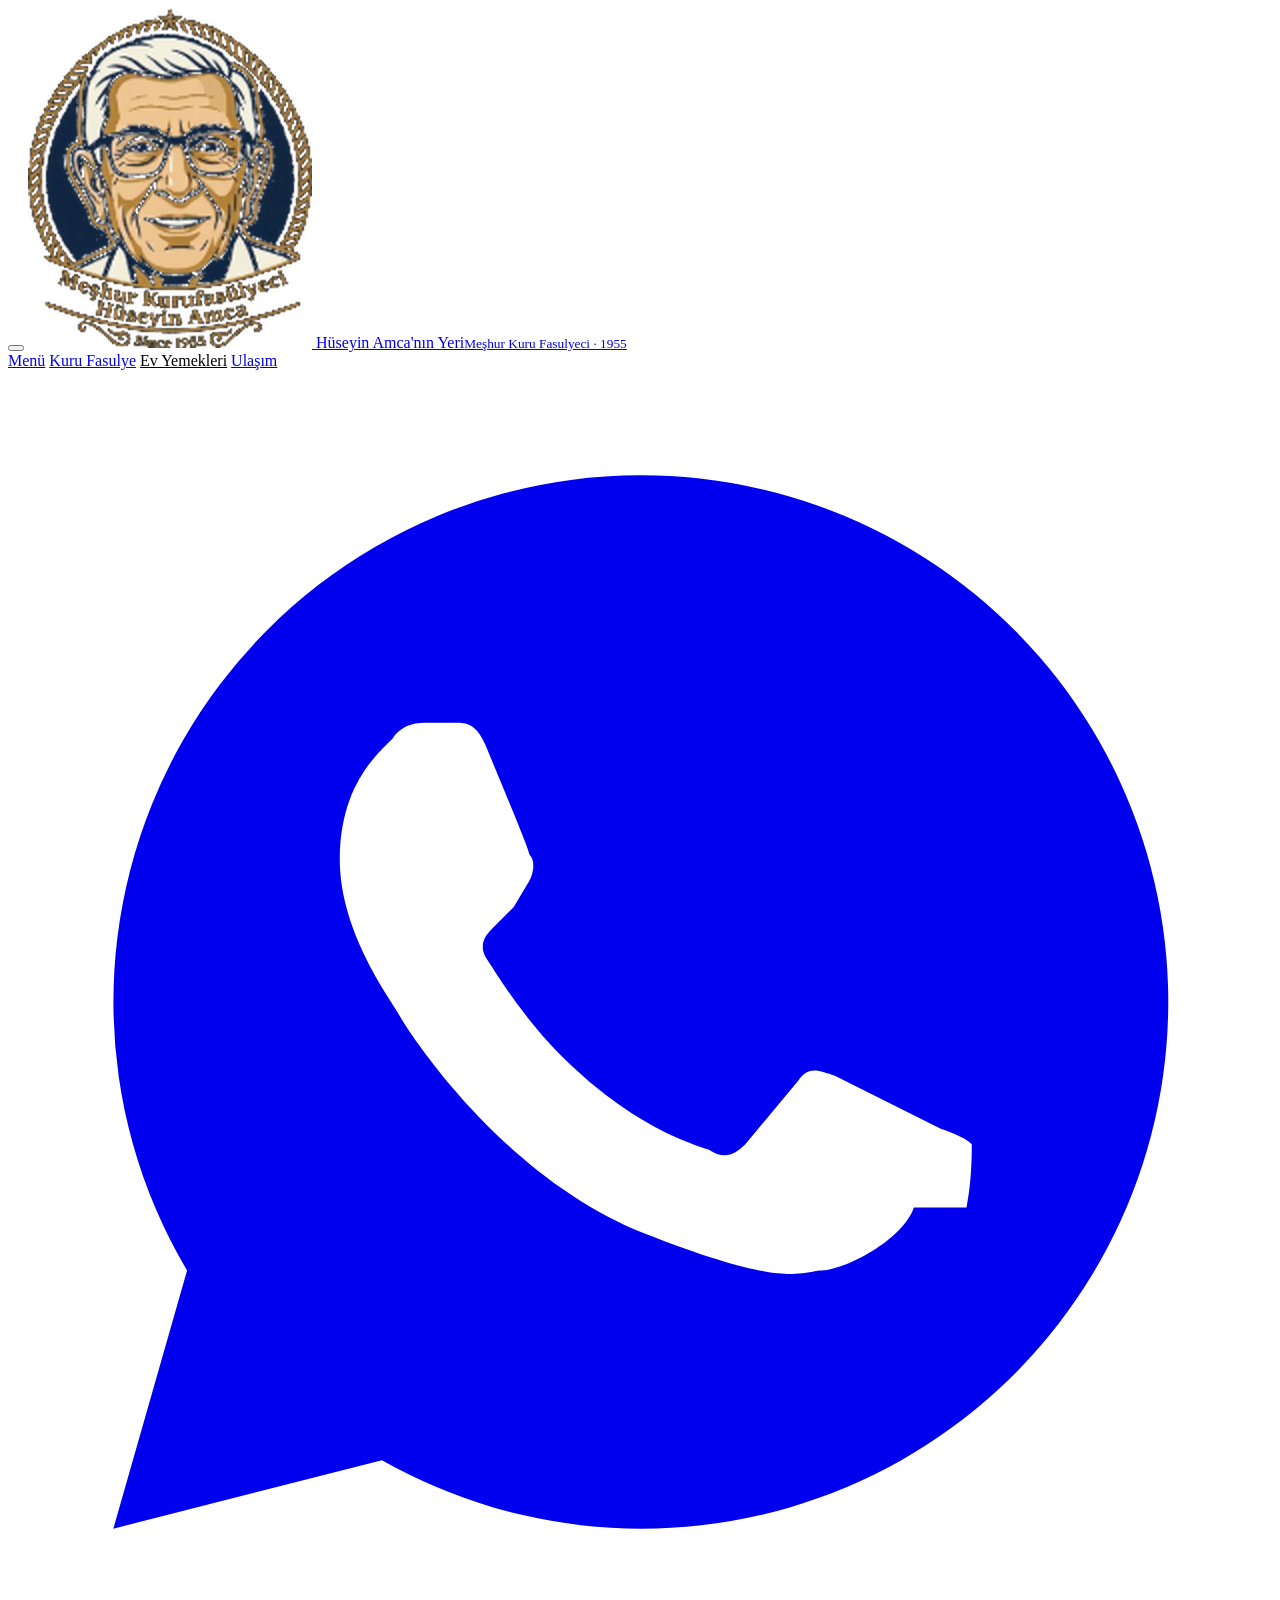
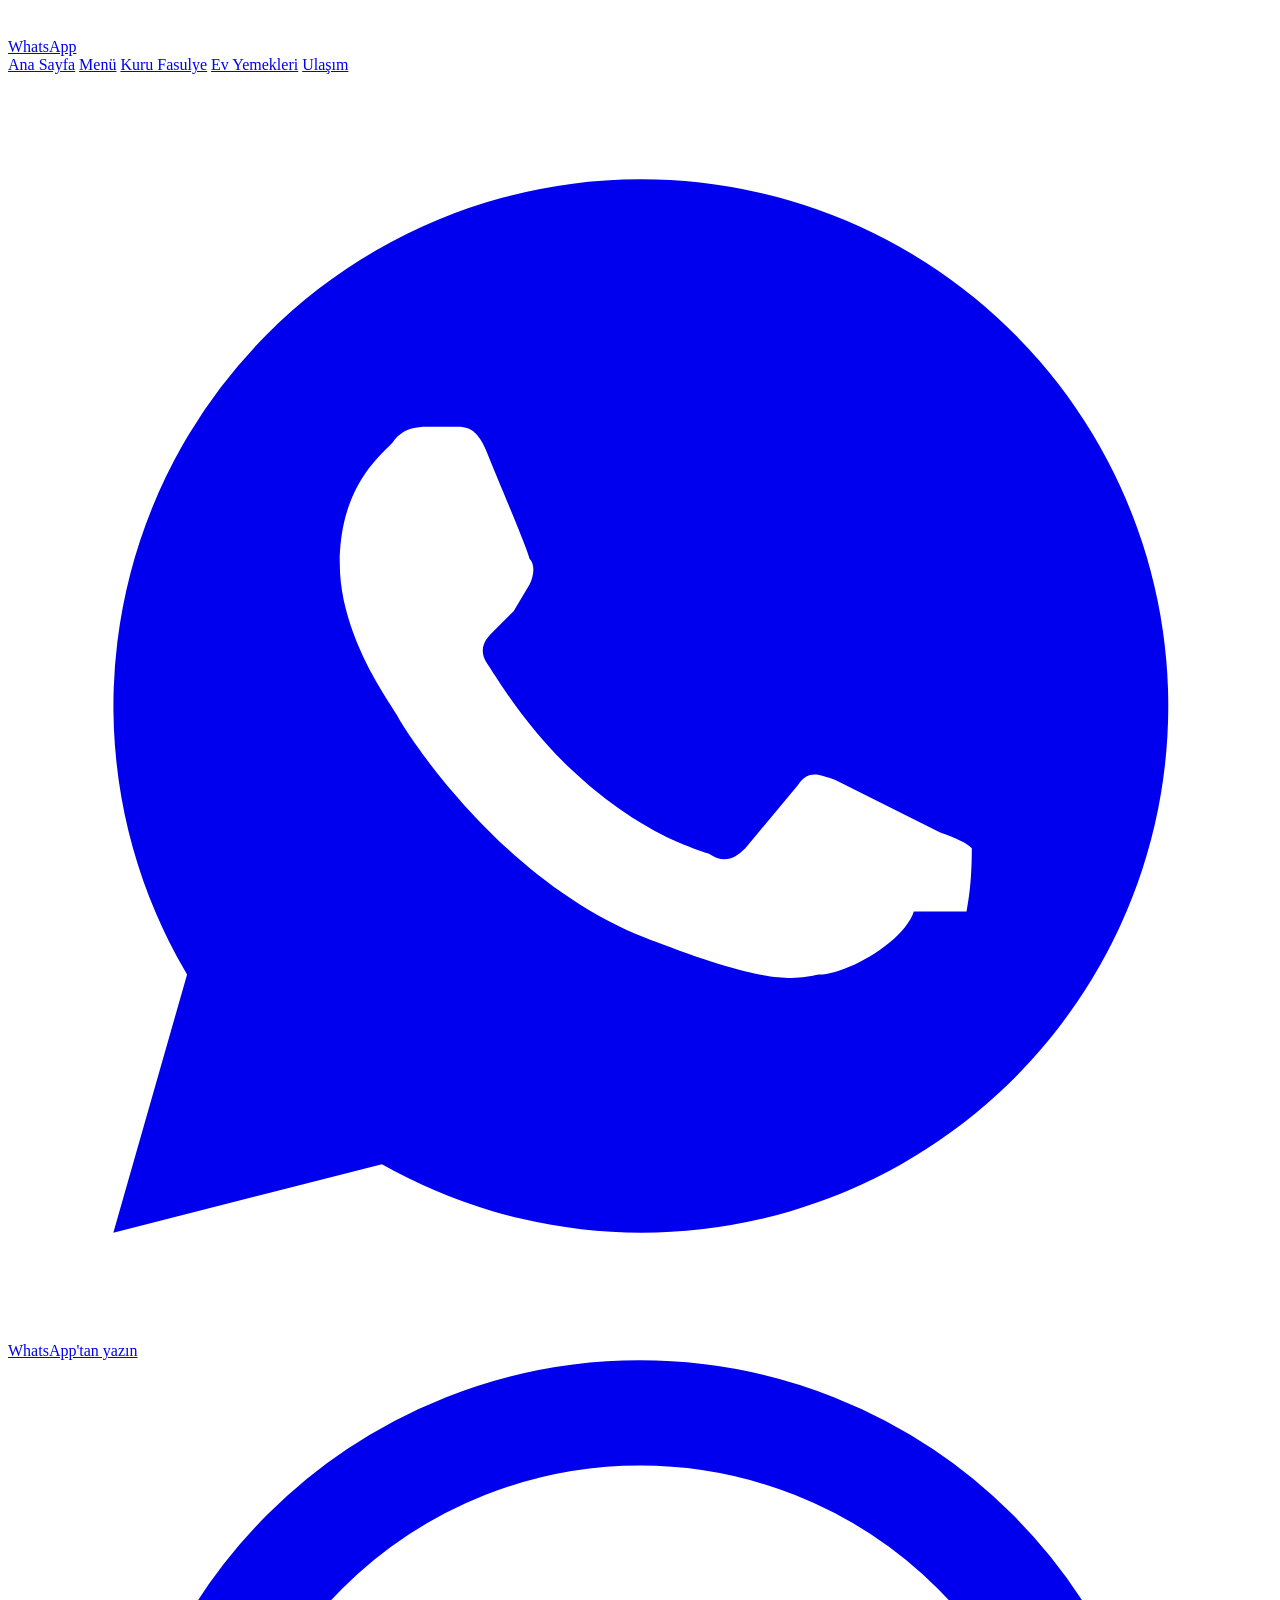
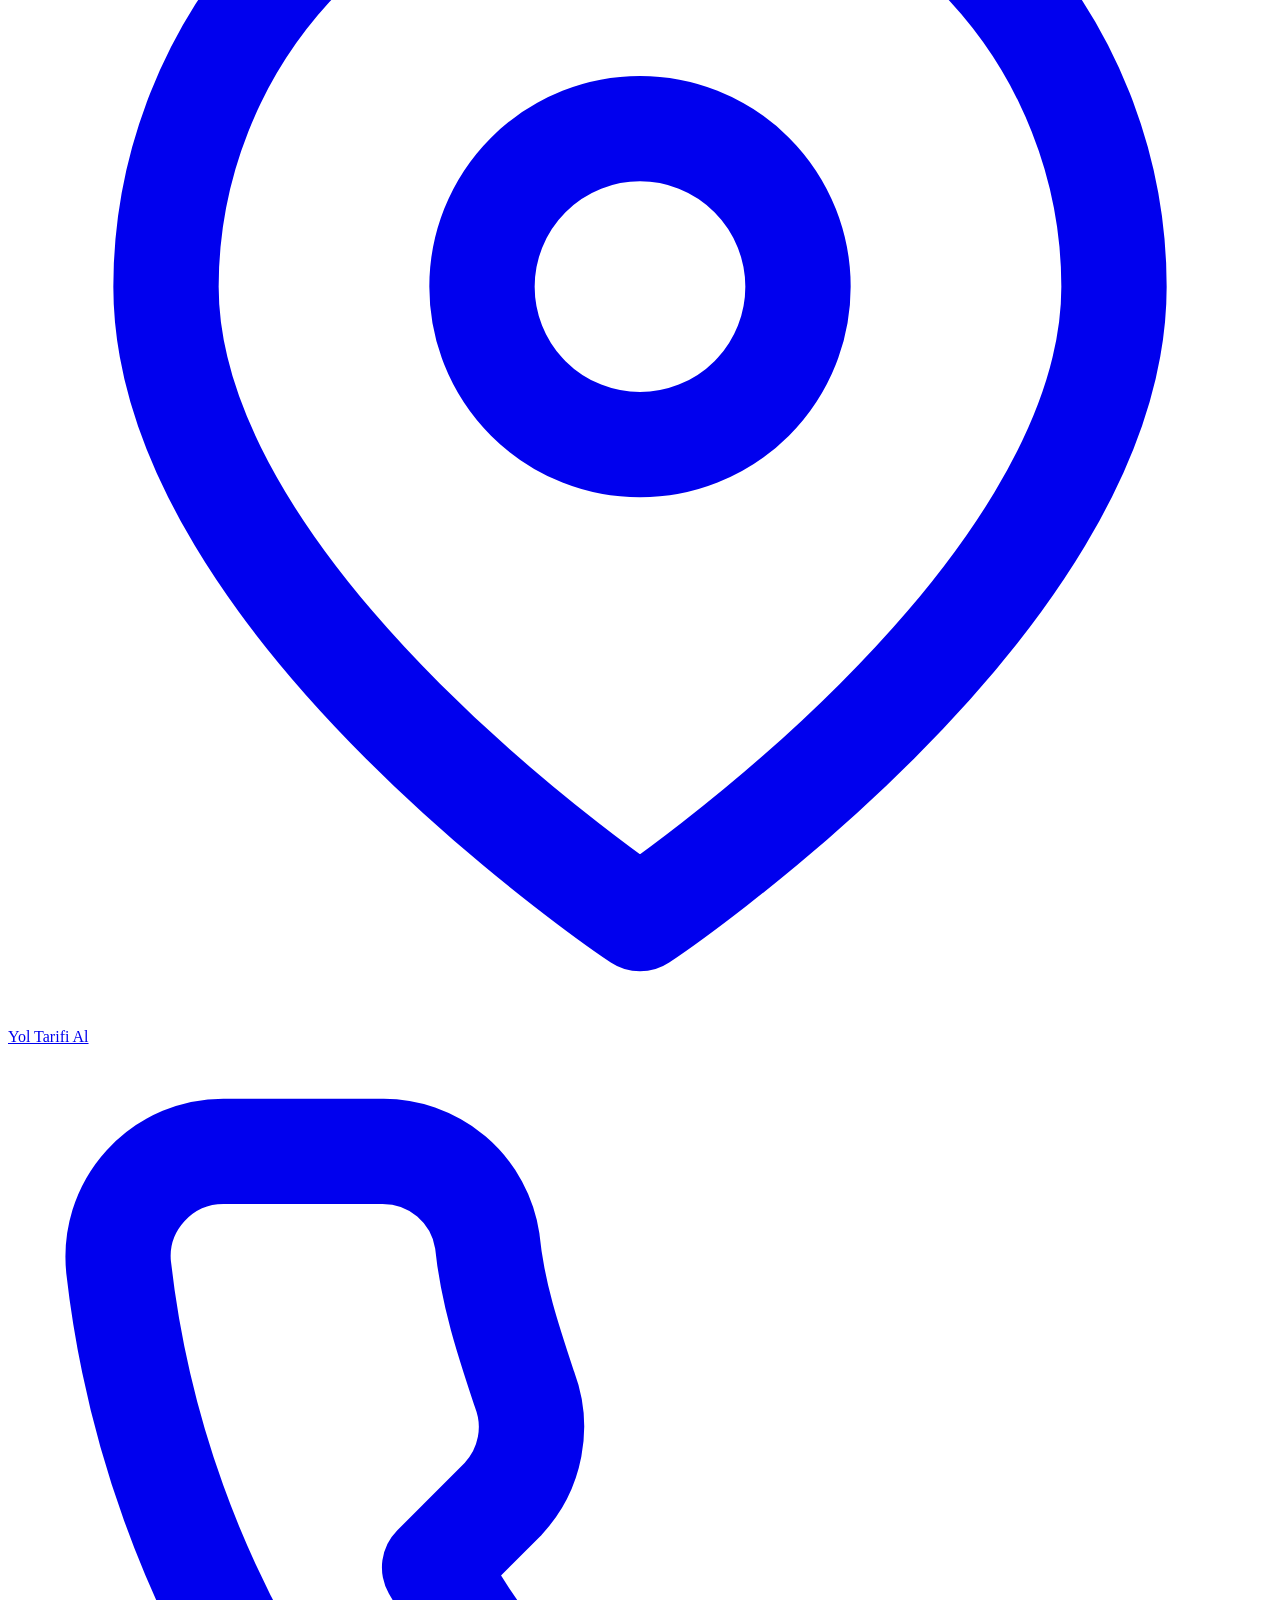
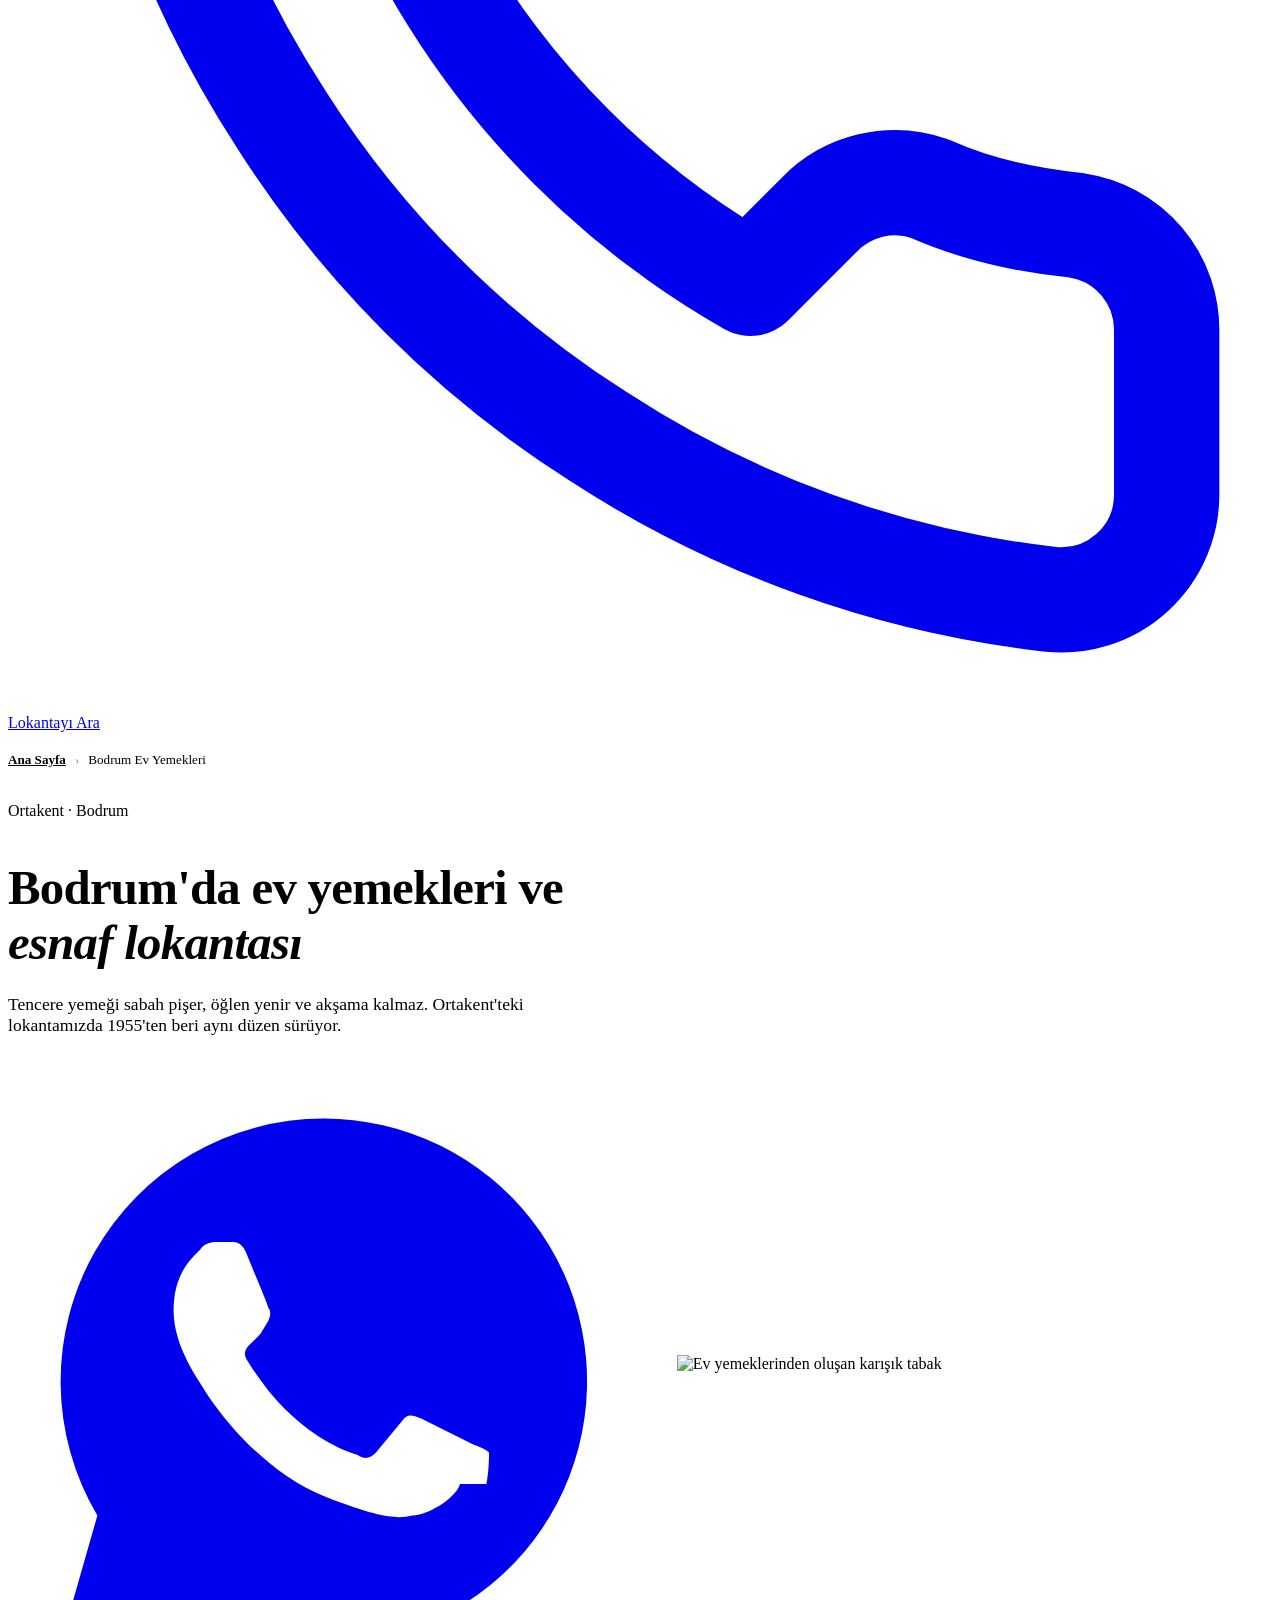
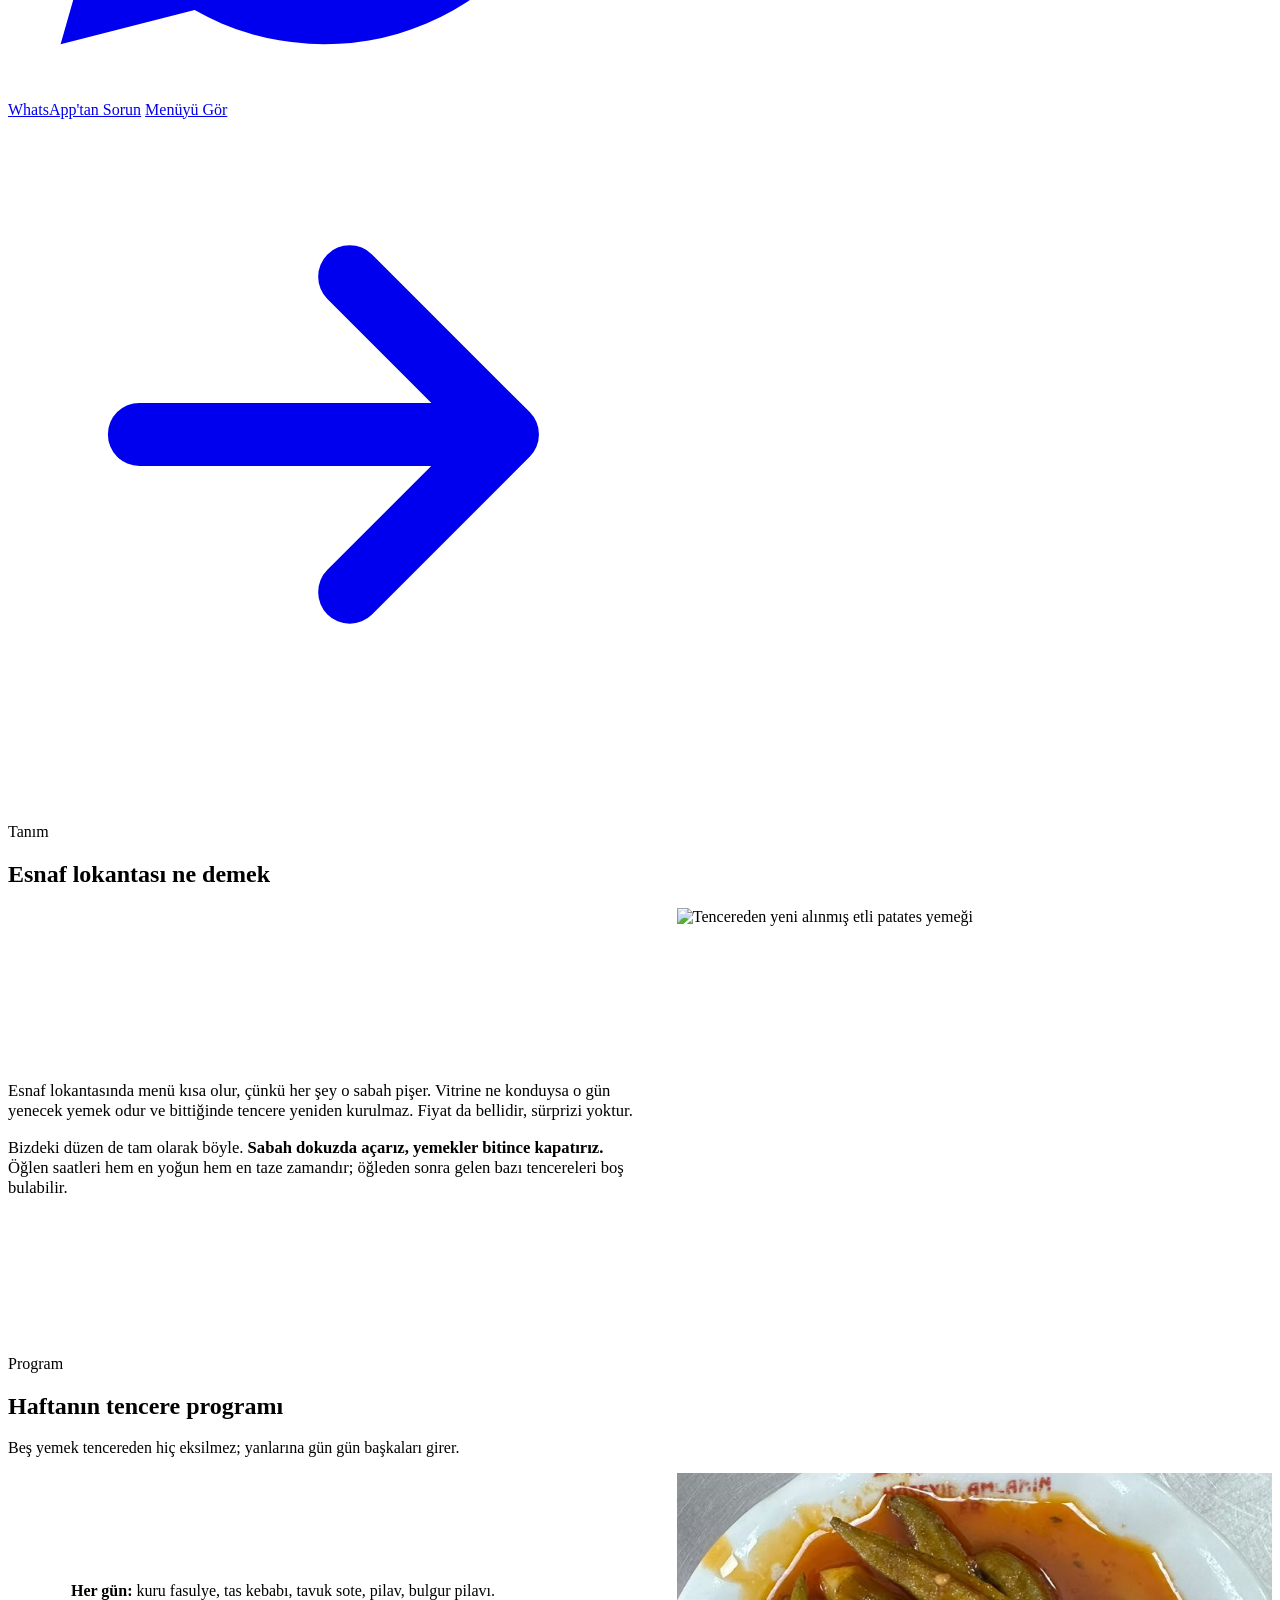
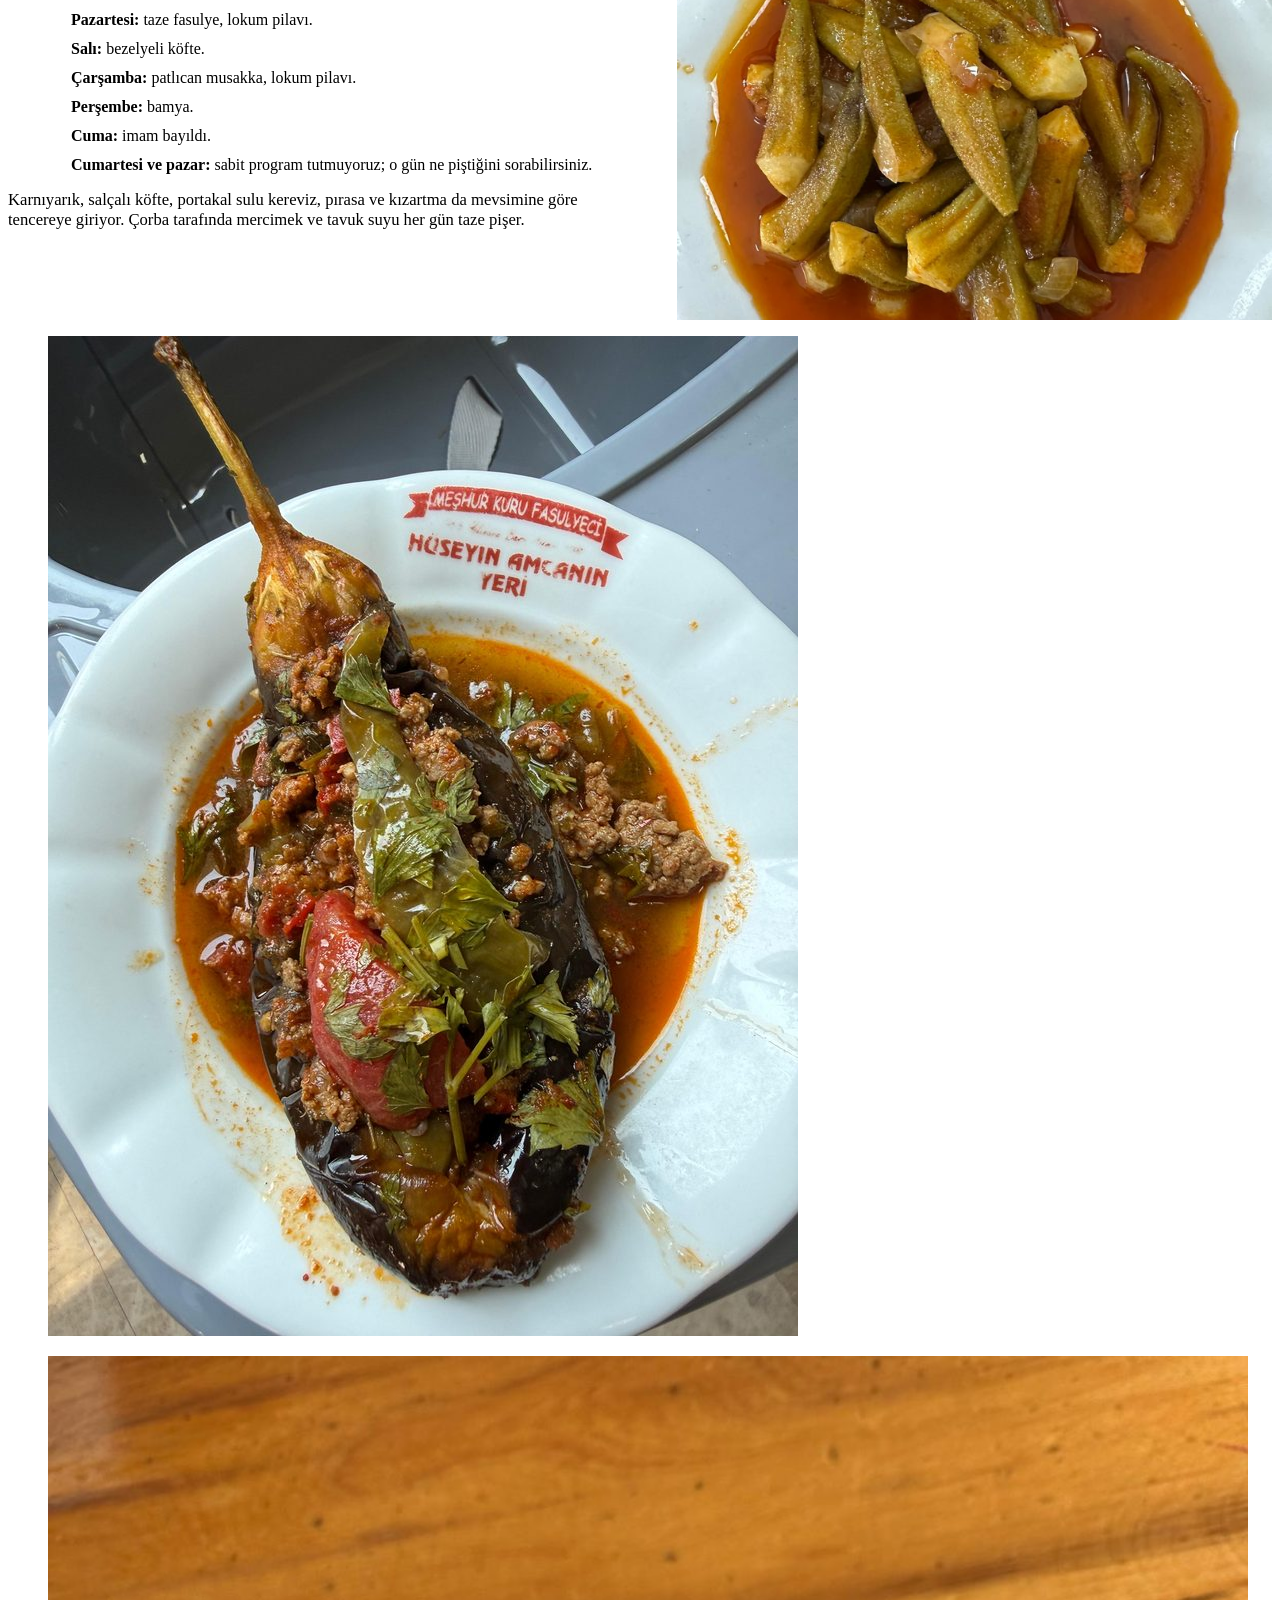
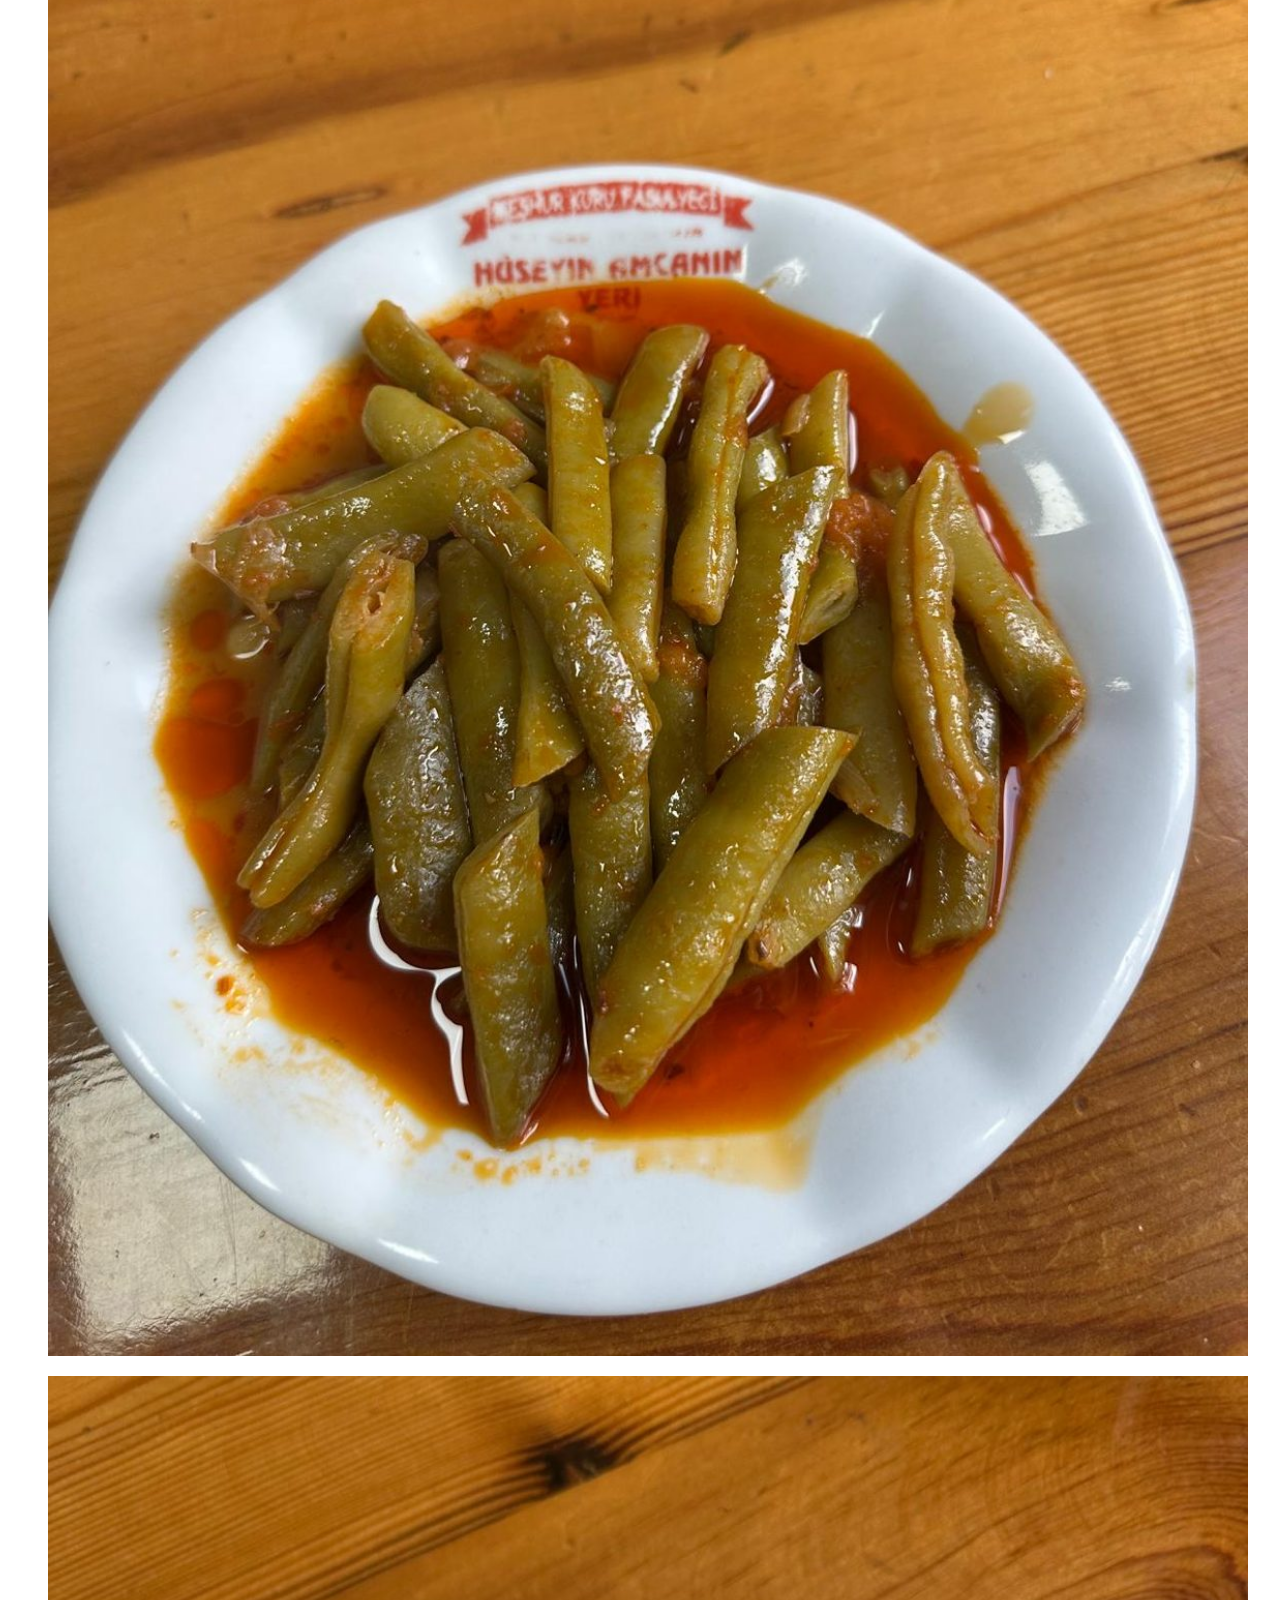
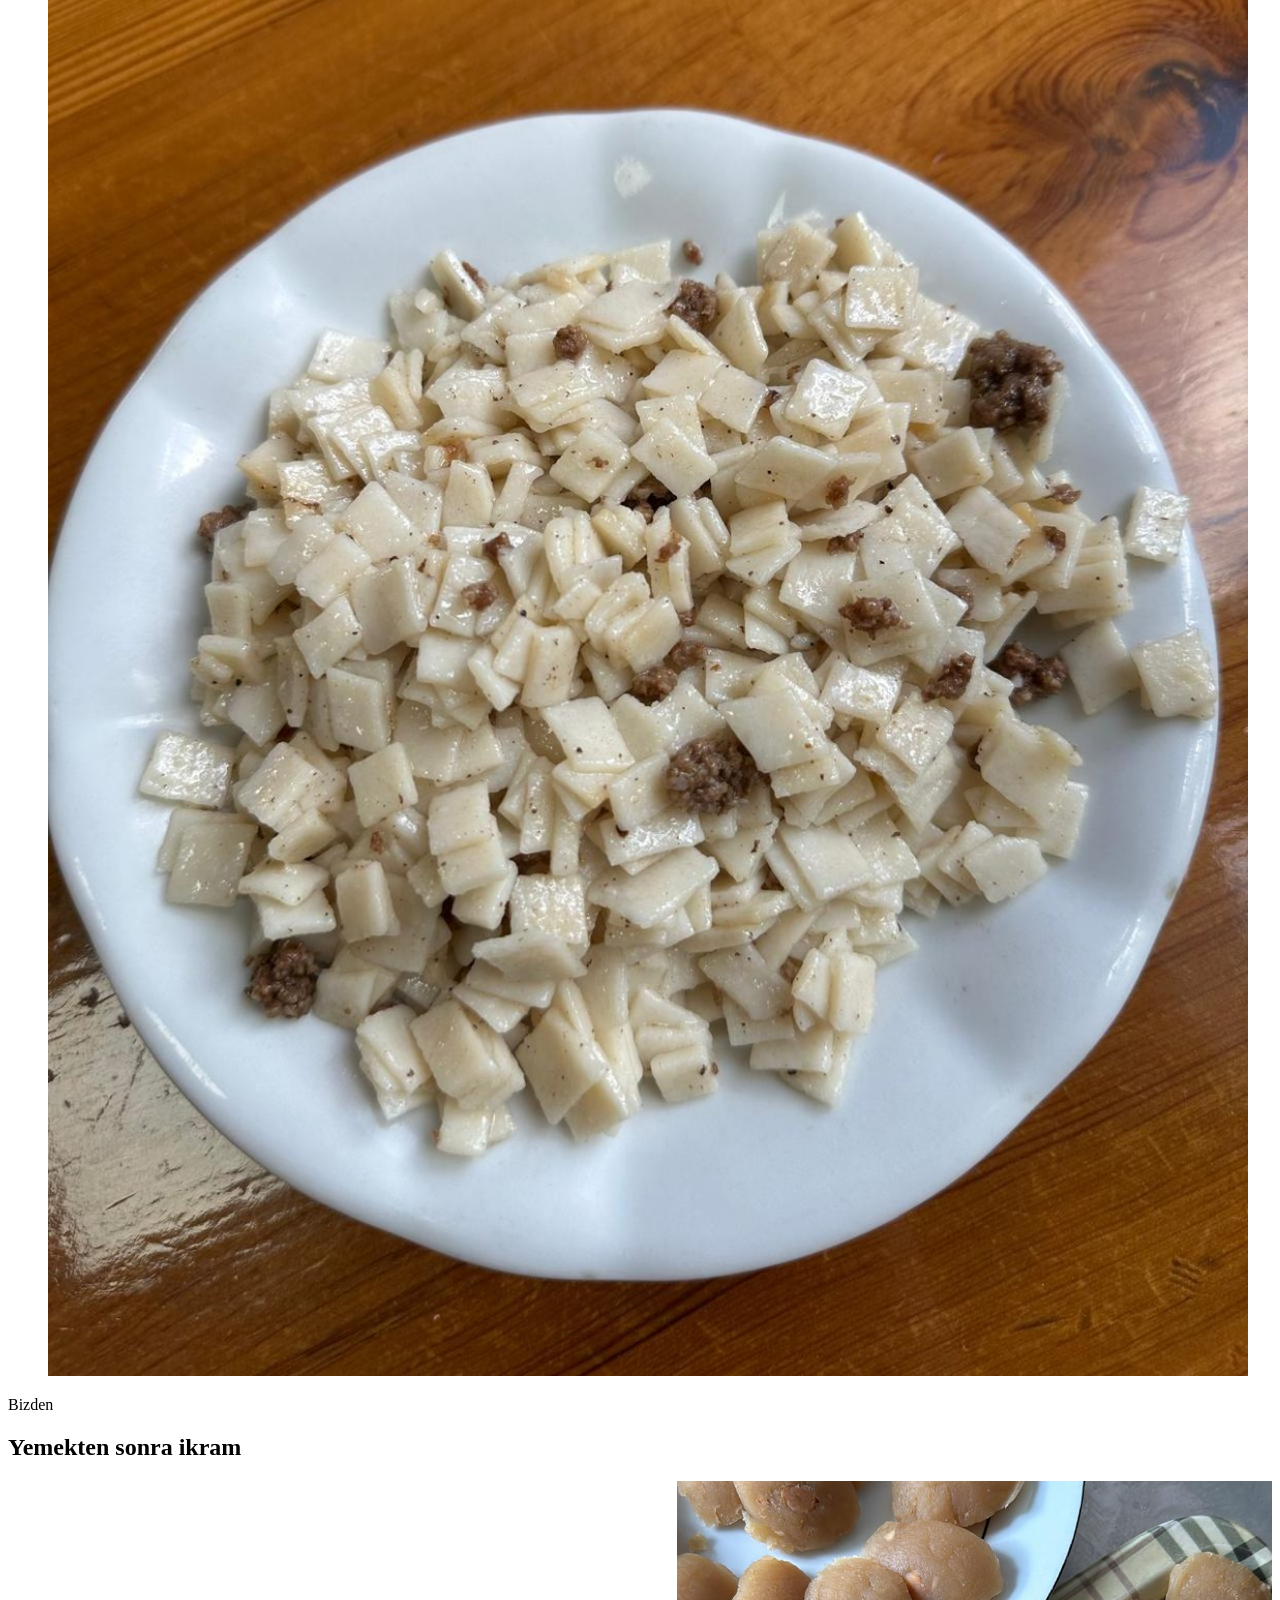
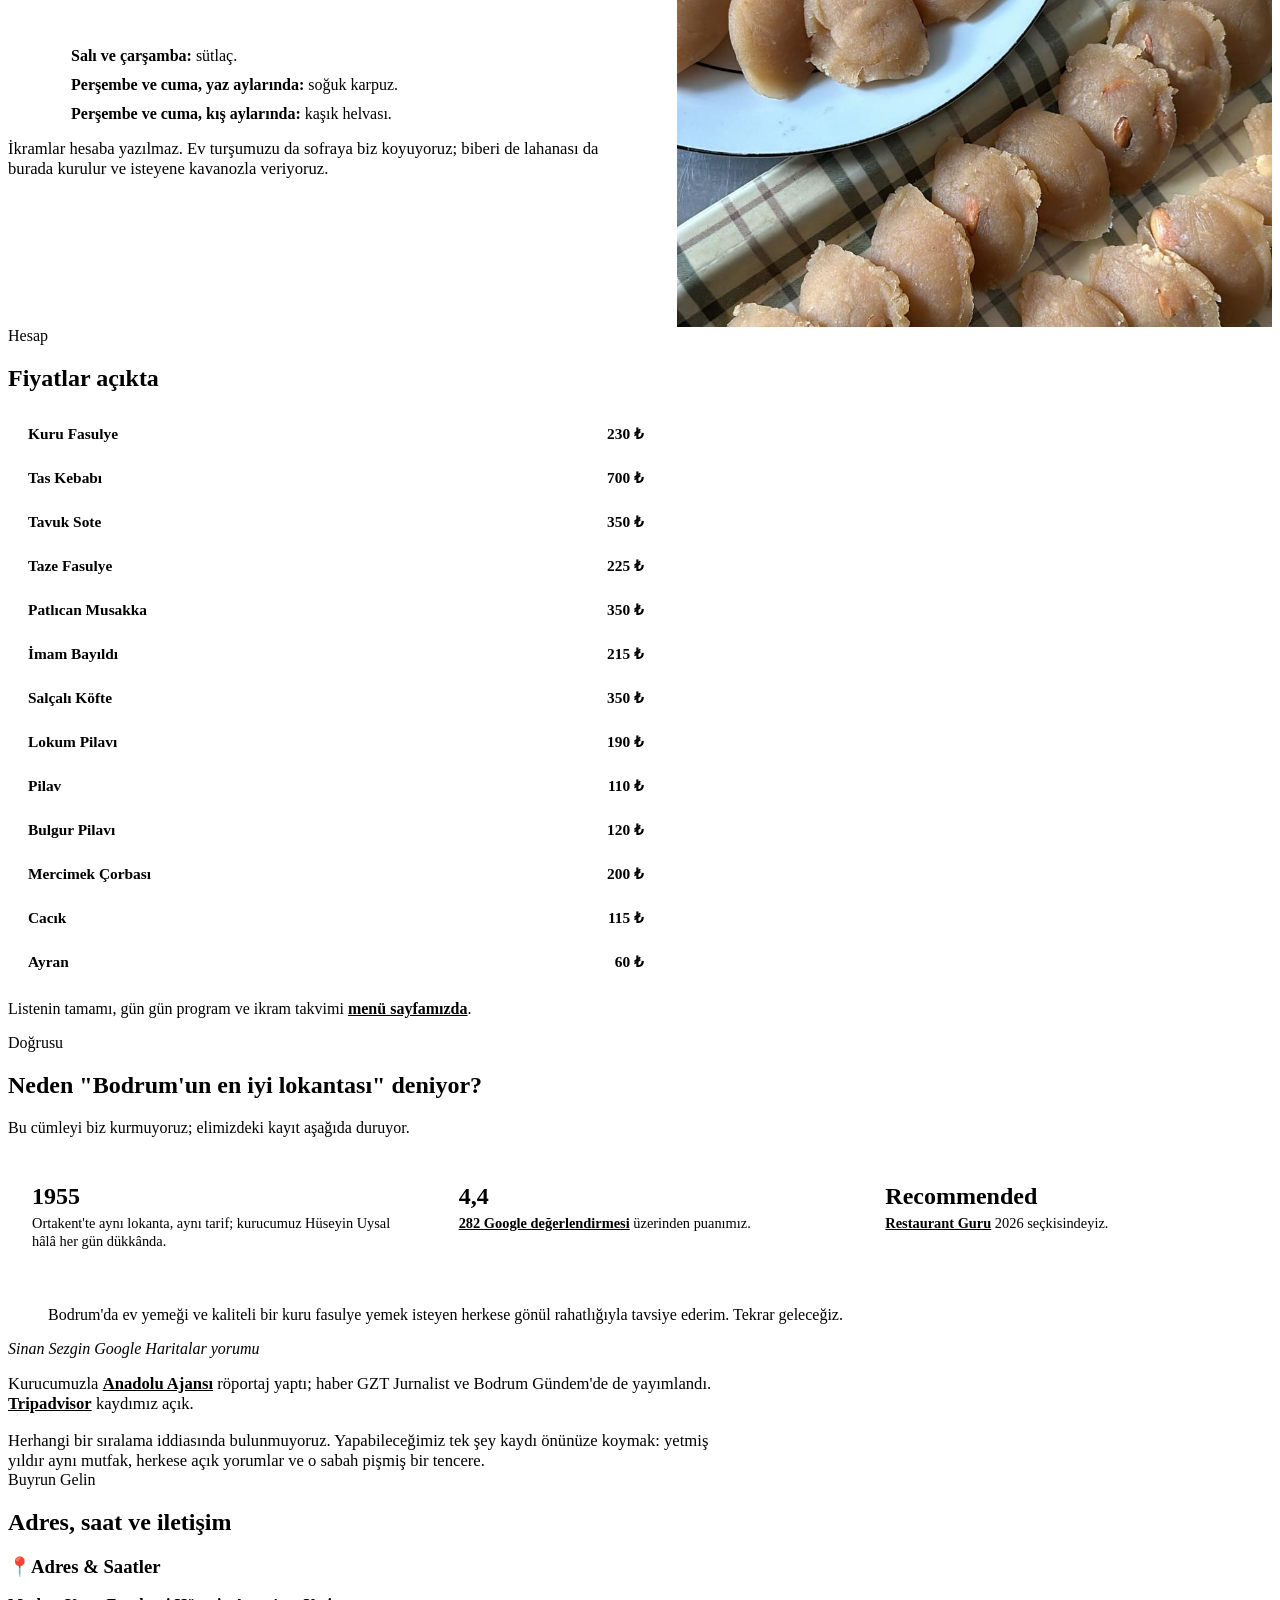
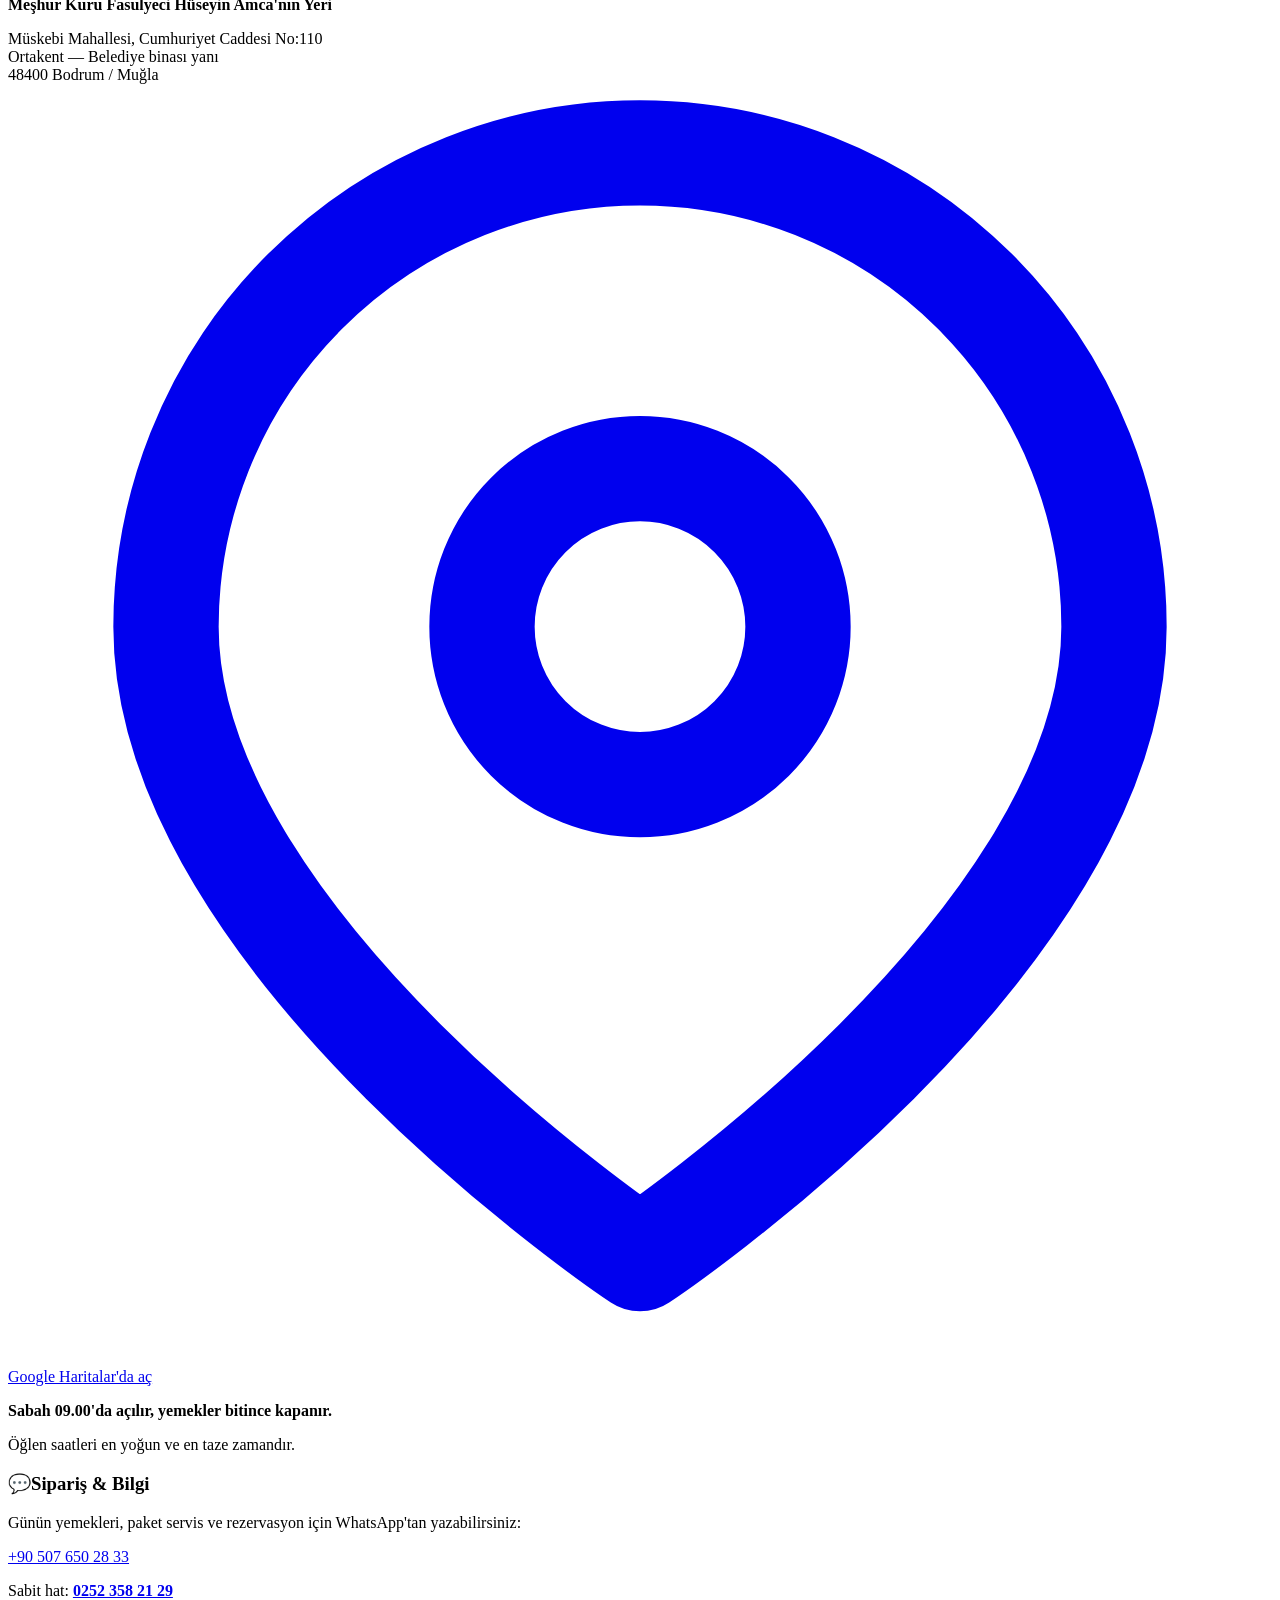
==== bodrum-ev-yemekleri.html @ 193d9064 "feat(seo): beş yerel SEO sayfası eklendi - kuru-fasulye.html    — bodrum/ortakent kuru fasulye sorgu" ====
<!DOCTYPE html>
<html lang="tr">
<head>
<meta charset="UTF-8">
<meta name="viewport" content="width=device-width, initial-scale=1.0">
<title>Bodrum Ev Yemekleri — Esnaf Lokantası | Hüseyin Amca</title>
<meta name="description" content="Bodrum'da ev yemeği: her sabah pişen tencere yemekleri, gün gün değişen program, ikram takvimi ve açık fiyat listesi. Ortakent'te 1955'ten beri.">
<link rel="canonical" href="https://huseyinamca.com/bodrum-ev-yemekleri.html">
<meta property="og:title" content="Bodrum Ev Yemekleri — Esnaf Lokantası | Hüseyin Amca">
<meta property="og:description" content="Bodrum'da ev yemeği: her sabah pişen tencere yemekleri, gün gün değişen program, ikram takvimi ve açık fiyat listesi. Ortakent'te 1955'ten beri.">
<meta property="og:type" content="article">
<meta property="og:url" content="https://huseyinamca.com/bodrum-ev-yemekleri.html">
<meta property="og:locale" content="tr_TR">
<meta property="og:site_name" content="Meşhur Kuru Fasulyeci Hüseyin Amca'nın Yeri">
<meta property="og:image" content="https://huseyinamca.com/img/karisik-tabak.jpg">
<meta name="twitter:card" content="summary_large_image">
<meta name="twitter:title" content="Bodrum Ev Yemekleri — Esnaf Lokantası | Hüseyin Amca">
<meta name="twitter:description" content="Bodrum'da ev yemeği: her sabah pişen tencere yemekleri, gün gün değişen program, ikram takvimi ve açık fiyat listesi. Ortakent'te 1955'ten beri.">
<meta name="twitter:image" content="https://huseyinamca.com/img/karisik-tabak.jpg">
<link rel="icon" href="img/logo-amca.png" sizes="any">
<link rel="apple-touch-icon" href="img/logo-amca.png">
<link rel="preconnect" href="https://fonts.googleapis.com">
<link rel="preconnect" href="https://fonts.gstatic.com" crossorigin>
<link href="https://fonts.googleapis.com/css2?family=Fraunces:opsz,wght@9..144,400;9..144,500;9..144,600;9..144,700&family=Manrope:wght@400;500;600;700;800&display=swap" rel="stylesheet">
<link rel="stylesheet" href="/style.css">
<script type="application/ld+json">
{
  "@context": "https://schema.org",
  "@type": "BreadcrumbList",
  "itemListElement": [
    {
      "@type": "ListItem",
      "position": 1,
      "name": "Ana Sayfa",
      "item": "https://huseyinamca.com/"
    },
    {
      "@type": "ListItem",
      "position": 2,
      "name": "Bodrum Ev Yemekleri",
      "item": "https://huseyinamca.com/bodrum-ev-yemekleri.html"
    }
  ]
}
</script>
<script type="application/ld+json">
{
  "@context": "https://schema.org",
  "@type": "WebPage",
  "@id": "https://huseyinamca.com/bodrum-ev-yemekleri.html",
  "url": "https://huseyinamca.com/bodrum-ev-yemekleri.html",
  "name": "Bodrum Ev Yemekleri — Esnaf Lokantası | Hüseyin Amca",
  "description": "Bodrum'da ev yemeği: her sabah pişen tencere yemekleri, gün gün değişen program, ikram takvimi ve açık fiyat listesi. Ortakent'te 1955'ten beri.",
  "inLanguage": "tr-TR",
  "isPartOf": {
    "@type": "WebSite",
    "@id": "https://huseyinamca.com/#site",
    "url": "https://huseyinamca.com/",
    "name": "Meşhur Kuru Fasulyeci Hüseyin Amca'nın Yeri"
  },
  "about": {
    "@type": "Restaurant",
    "@id": "https://huseyinamca.com/#lokanta",
    "name": "Meşhur Kuru Fasulyeci Hüseyin Amca'nın Yeri",
    "url": "https://huseyinamca.com/",
    "servesCuisine": "Türk Mutfağı",
    "foundingDate": "1955",
    "founder": {
      "@type": "Person",
      "name": "Hüseyin Uysal"
    },
    "telephone": "+902523582129",
    "address": {
      "@type": "PostalAddress",
      "streetAddress": "Müskebi Mah. Cumhuriyet Cd. No:110",
      "addressLocality": "Ortakent, Bodrum",
      "addressRegion": "Muğla",
      "postalCode": "48400",
      "addressCountry": "TR"
    },
    "geo": {
      "@type": "GeoCoordinates",
      "latitude": 37.048951,
      "longitude": 27.345167
    },
    "hasMenu": "https://huseyinamca.com/menu.html",
    "sameAs": [
      "https://www.tripadvisor.com.tr/Restaurant_Review-g298662-d9999202-Reviews-Meshur_Kurufasulyeci_HuseyIn_Amca-Ortakent_Bodrum_District_Mugla_Province_Turkish.html",
      "https://restaurantguru.com/Meshur-Kurufasulyeci-HuseyIn-Amca-Ortakentyahsi-Belediyesi"
    ]
  },
  "primaryImageOfPage": {
    "@type": "ImageObject",
    "contentUrl": "https://huseyinamca.com/img/karisik-tabak.jpg"
  }
}
</script>
<script type="application/ld+json">
{
  "@context": "https://schema.org",
  "@type": "Menu",
  "name": "Hüseyin Amca'nın Yeri — tencere yemekleri",
  "url": "https://huseyinamca.com/menu.html",
  "inLanguage": "tr-TR",
  "provider": {
    "@id": "https://huseyinamca.com/#lokanta"
  },
  "hasMenuSection": [
    {
      "@type": "MenuSection",
      "name": "Her gün tencerede",
      "hasMenuItem": [
        {
          "@type": "MenuItem",
          "name": "Kuru Fasulye",
          "offers": {
            "@type": "Offer",
            "price": "230",
            "priceCurrency": "TRY"
          }
        },
        {
          "@type": "MenuItem",
          "name": "Tas Kebabı",
          "offers": {
            "@type": "Offer",
            "price": "700",
            "priceCurrency": "TRY"
          }
        },
        {
          "@type": "MenuItem",
          "name": "Tavuk Sote",
          "offers": {
            "@type": "Offer",
            "price": "350",
            "priceCurrency": "TRY"
          }
        },
        {
          "@type": "MenuItem",
          "name": "Pilav",
          "offers": {
            "@type": "Offer",
            "price": "110",
            "priceCurrency": "TRY"
          }
        },
        {
          "@type": "MenuItem",
          "name": "Bulgur Pilavı",
          "offers": {
            "@type": "Offer",
            "price": "120",
            "priceCurrency": "TRY"
          }
        }
      ]
    },
    {
      "@type": "MenuSection",
      "name": "Gün gün değişen tencereler",
      "hasMenuItem": [
        {
          "@type": "MenuItem",
          "name": "Taze Fasulye",
          "offers": {
            "@type": "Offer",
            "price": "225",
            "priceCurrency": "TRY"
          }
        },
        {
          "@type": "MenuItem",
          "name": "Bezelyeli Köfte",
          "offers": {
            "@type": "Offer",
            "price": "350",
            "priceCurrency": "TRY"
          }
        },
        {
          "@type": "MenuItem",
          "name": "Patlıcan Musakka",
          "offers": {
            "@type": "Offer",
            "price": "350",
            "priceCurrency": "TRY"
          }
        },
        {
          "@type": "MenuItem",
          "name": "Bamya"
        },
        {
          "@type": "MenuItem",
          "name": "İmam Bayıldı",
          "offers": {
            "@type": "Offer",
            "price": "215",
            "priceCurrency": "TRY"
          }
        },
        {
          "@type": "MenuItem",
          "name": "Lokum Pilavı",
          "offers": {
            "@type": "Offer",
            "price": "190",
            "priceCurrency": "TRY"
          }
        }
      ]
    }
  ]
}
</script>
<script type="application/ld+json">
{
  "@context": "https://schema.org",
  "@type": "FAQPage",
  "mainEntity": [
    {
      "@type": "Question",
      "name": "Esnaf lokantası ne demek?",
      "acceptedAnswer": {
        "@type": "Answer",
        "text": "Menüsü kısa, yemeği o sabah pişen, fiyatı belli lokanta demek. Vitrine ne konduysa o gün yenecek yemek odur; bittiğinde tencere yeniden kurulmaz."
      }
    },
    {
      "@type": "Question",
      "name": "Bugün hangi yemekler var?",
      "acceptedAnswer": {
        "@type": "Answer",
        "text": "Kuru fasulye, tas kebabı, tavuk sote, pilav ve bulgur pilavı hiç eksilmez. Günün ek tencerelerini WhatsApp'tan sorabilirsiniz: +90 507 650 28 33."
      }
    },
    {
      "@type": "Question",
      "name": "Vejetaryen ve vegan seçenek var mı?",
      "acceptedAnswer": {
        "@type": "Answer",
        "text": "Kuru fasulye ve imam bayıldı menümüzde hem vejetaryen hem vegan olarak işaretli. Pilav, bulgur pilavı, cacık, yoğurt ve ev turşusu vejetaryen."
      }
    },
    {
      "@type": "Question",
      "name": "Yemekten sonra ikram var mı?",
      "acceptedAnswer": {
        "@type": "Answer",
        "text": "Salı ve çarşamba sütlaç ikram ediyoruz. Perşembe ve cuma yaz aylarında karpuz, kış aylarında kaşık helvası veriyoruz. İkramlar hesaba yazılmaz."
      }
    },
    {
      "@type": "Question",
      "name": "Fiyatlarınız ne durumda?",
      "acceptedAnswer": {
        "@type": "Answer",
        "text": "Kuru fasulye 230 ₺, tas kebabı 700 ₺, pilav 110 ₺, mercimek çorbası 200 ₺. Listenin tamamı menü sayfamızda açık duruyor."
      }
    },
    {
      "@type": "Question",
      "name": "Paket servis yapıyor musunuz?",
      "acceptedAnswer": {
        "@type": "Answer",
        "text": "Paket ve rezervasyon için WhatsApp'tan yazmanız yeterli: +90 507 650 28 33."
      }
    }
  ]
}
</script>
<style>
/* ---------- yalnız bu sayfa grubunda kullanılan ekler ---------- */
.krumb{font-size:.82rem;color:var(--muted);padding:20px 0 0}
.krumb a{color:var(--brick);font-weight:600}
.krumb a:hover{text-decoration:underline}
.krumb i{font-style:normal;margin:0 9px;opacity:.45}
.sayfa-hero{padding:34px 0 70px}
.sayfa-hero h1{font-family:var(--font-display);font-size:clamp(2.05rem,4.3vw,3.05rem);font-weight:600;line-height:1.14;letter-spacing:-.015em;margin-bottom:22px}
.sayfa-hero h1 em{font-style:italic;color:var(--brick)}
.sayfa-hero p.lead{font-size:1.1rem;color:var(--ink-soft);max-width:38rem;margin-bottom:30px}
.sayfa-hero .hero-ctas{margin-bottom:0}
.iki{display:grid;grid-template-columns:1.06fr 1fr;gap:38px;align-items:center}
.iki .gorsel{border-radius:var(--radius);overflow:hidden;border:1px solid var(--line);aspect-ratio:4/3;background:var(--bg-soft)}
.iki .gorsel img{width:100%;height:100%;object-fit:cover;display:block}
.liste{list-style:none;display:grid;gap:11px;max-width:44rem;margin-top:18px}
.liste li{padding-left:23px;position:relative;color:var(--ink-soft)}
.liste li::before{content:"";position:absolute;left:0;top:.63em;width:8px;height:8px;border-radius:50%;background:var(--gold)}
.liste li b{color:var(--ink);font-weight:700}
.fiyat{display:grid;max-width:41rem;margin-top:20px;border:1px solid var(--line);border-radius:14px;overflow:hidden;background:var(--paper)}
.fiyat div{display:flex;justify-content:space-between;align-items:baseline;gap:18px;padding:13px 20px;border-bottom:1px solid var(--line);font-size:.96rem}
.fiyat div:last-child{border-bottom:none}
.fiyat b{font-weight:600;color:var(--ink)}
.fiyat span{color:var(--brick);font-weight:700;white-space:nowrap}
.sss{display:grid;gap:14px;max-width:53rem}
.sss-item{background:var(--paper);border:1px solid var(--line);border-radius:14px;padding:24px 26px}
.sss-item dt{font-family:var(--font-display);font-size:1.14rem;font-weight:600;margin-bottom:9px;line-height:1.35}
.sss-item dd{color:var(--ink-soft);font-size:.97rem;margin:0}
.gec{display:grid;grid-template-columns:repeat(3,1fr);gap:16px;margin-top:22px}
.gec a{display:block;background:var(--paper);border:1px solid var(--line);border-radius:14px;padding:22px 24px}
.gec a:hover{border-color:rgba(169,59,38,.4)}
.gec b{display:block;font-family:var(--font-display);font-size:1.06rem;font-weight:600;margin-bottom:6px}
.gec span{font-size:.9rem;color:var(--ink-soft)}
.kanit{display:grid;grid-template-columns:repeat(3,1fr);gap:16px;margin-top:24px}
.kanit div{background:var(--paper);border:1px solid var(--line);border-radius:14px;padding:22px 24px}
.kanit b{display:block;font-family:var(--font-display);font-size:1.5rem;font-weight:600;color:var(--brick);margin-bottom:4px}
.kanit span{font-size:.9rem;color:var(--ink-soft)}
.metin{max-width:44rem}
.metin p{color:var(--ink-soft);font-size:1.04rem;margin-bottom:16px}
.metin p:last-child{margin-bottom:0}
.metin p b{color:var(--ink)}
.yon{display:grid;grid-template-columns:repeat(2,1fr);gap:14px;margin-top:20px}
.yon a{display:flex;align-items:center;justify-content:space-between;gap:14px;background:var(--paper);border:1px solid var(--line);border-radius:14px;padding:18px 22px;font-weight:600;color:var(--ink)}
.yon a:hover{border-color:var(--brick);color:var(--brick)}
.yon a svg{width:16px;height:16px;flex-shrink:0}
@media(max-width:920px){
  .iki,.gec,.kanit,.yon{grid-template-columns:1fr}
  .sayfa-hero{padding:26px 0 52px}
}
</style>
</head>
<body>

<header>
  <div class="wrap nav">
    <button class="burger" type="button" aria-label="Menüyü aç" aria-expanded="false" aria-controls="mobilMenu">
      <span></span><span></span><span></span>
    </button>
    <a class="brand" href="index.html" aria-label="Hüseyin Amca'nın Yeri — ana sayfa">
      <span class="brand-mark"><img src="img/logo-amca.png" alt="" width="284" height="340"></span>
      <span>Hüseyin Amca'nın Yeri<small>Meşhur Kuru Fasulyeci · 1955</small></span>
    </a>
    <nav class="nav-links" aria-label="Sayfalar">
      <a href="menu.html">Menü</a>
      <a href="kuru-fasulye.html">Kuru Fasulye</a>
      <a href="bodrum-ev-yemekleri.html" style="color:var(--brick)">Ev Yemekleri</a>
      <a href="ulasim.html">Ulaşım</a>
    </nav>
    <a class="btn btn-wa" href="https://wa.me/905076502833?text=Merhaba%2C%20H%C3%BCseyin%20Amca%27n%C4%B1n%20Yeri%20i%C3%A7in%20bilgi%20almak%20istiyorum." target="_blank" rel="noopener">
      <svg viewBox="0 0 24 24" fill="currentColor"><path d="M12 2a10 10 0 0 0-8.6 15.1L2 22l5.1-1.3A10 10 0 1 0 12 2Zm5.2 13.9c-.2.6-1.3 1.2-1.8 1.2-.5.1-1 .2-3.3-.7-2.8-1.1-4.6-4-4.7-4.2-.1-.2-1.1-1.5-1.1-2.9s.7-2 1-2.3c.2-.3.5-.3.7-.3h.5c.2 0 .4 0 .6.5s.8 1.9.8 2c.1.1.1.3 0 .5l-.3.5-.4.4c-.1.1-.3.3-.1.6.2.3.8 1.3 1.7 2.1 1.2 1.1 2.2 1.4 2.5 1.5.3.2.5.1.7-.1l1-1.2c.2-.3.4-.2.7-.1l2 1c.3.1.5.2.6.3 0 .2 0 .7-.1 1.2Z"/></svg>
      WhatsApp
    </a>
  </div>
</header>

<div class="drawer" id="mobilMenu">
  <nav aria-label="Mobil menü">
    <a href="index.html">Ana Sayfa</a>
    <a href="menu.html">Menü</a>
    <a href="kuru-fasulye.html">Kuru Fasulye</a>
    <a href="bodrum-ev-yemekleri.html">Ev Yemekleri</a>
    <a href="ulasim.html">Ulaşım</a>
  </nav>
  <div class="drawer-actions">
    <a class="d-wa" href="https://wa.me/905076502833?text=Merhaba%2C%20H%C3%BCseyin%20Amca%27n%C4%B1n%20Yeri%20i%C3%A7in%20yaz%C4%B1yorum." target="_blank" rel="noopener"><svg viewBox="0 0 24 24" fill="currentColor"><path d="M12 2a10 10 0 0 0-8.6 15.1L2 22l5.1-1.3A10 10 0 1 0 12 2Zm5.2 13.9c-.2.6-1.3 1.2-1.8 1.2-.5.1-1 .2-3.3-.7-2.8-1.1-4.6-4-4.7-4.2-.1-.2-1.1-1.5-1.1-2.9s.7-2 1-2.3c.2-.3.5-.3.7-.3h.5c.2 0 .4 0 .6.5s.8 1.9.8 2c.1.1.1.3 0 .5l-.3.5-.4.4c-.1.1-.3.3-.1.6.2.3.8 1.3 1.7 2.1 1.2 1.1 2.2 1.4 2.5 1.5.3.2.5.1.7-.1l1-1.2c.2-.3.4-.2.7-.1l2 1c.3.1.5.2.6.3 0 .2 0 .7-.1 1.2Z"/></svg>WhatsApp'tan yazın</a>
    <a class="d-map" href="https://share.google/qxEepytfUtP2RpNf0" target="_blank" rel="noopener"><svg viewBox="0 0 24 24" fill="none" stroke="currentColor" stroke-width="2" stroke-linecap="round" stroke-linejoin="round" aria-hidden="true"><path d="M21 10c0 6-9 12-9 12s-9-6-9-12a9 9 0 0 1 18 0Z"/><circle cx="12" cy="10" r="3"/></svg>Yol Tarifi Al</a>
    <a class="d-tel" href="tel:+902523582129"><svg viewBox="0 0 24 24" fill="none" stroke="currentColor" stroke-width="2" stroke-linecap="round" stroke-linejoin="round" aria-hidden="true"><path d="M22 16.9v3a2 2 0 0 1-2.2 2 19.8 19.8 0 0 1-8.6-3.1 19.5 19.5 0 0 1-6-6A19.8 19.8 0 0 1 2.1 4.2 2 2 0 0 1 4.1 2h3a2 2 0 0 1 2 1.7c.1 1 .4 1.9.7 2.8a2 2 0 0 1-.4 2.1L8.1 9.9a16 16 0 0 0 6 6l1.3-1.3a2 2 0 0 1 2.1-.5c.9.4 1.8.6 2.8.7a2 2 0 0 1 1.7 2Z"/></svg>Lokantayı Ara</a>
  </div>
</div>

<div class="wrap krumb">
  <a href="index.html">Ana Sayfa</a><i>›</i>Bodrum Ev Yemekleri
</div>

<main id="top">
  <section class="sayfa-hero">
    <div class="wrap">
      <div class="iki">
        <div class="reveal">
          <span class="kicker">Ortakent · Bodrum</span>
          <h1>Bodrum'da ev yemekleri ve <em>esnaf lokantası</em></h1>
          <p class="lead">Tencere yemeği sabah pişer, öğlen yenir ve akşama kalmaz. Ortakent'teki lokantamızda 1955'ten beri aynı düzen sürüyor.</p>
          <div class="hero-ctas">
          <a class="btn btn-wa" href="https://wa.me/905076502833?text=Merhaba%2C%20bug%C3%BCn%20tencerede%20ne%20var%3F" target="_blank" rel="noopener"><svg viewBox="0 0 24 24" fill="currentColor"><path d="M12 2a10 10 0 0 0-8.6 15.1L2 22l5.1-1.3A10 10 0 1 0 12 2Zm5.2 13.9c-.2.6-1.3 1.2-1.8 1.2-.5.1-1 .2-3.3-.7-2.8-1.1-4.6-4-4.7-4.2-.1-.2-1.1-1.5-1.1-2.9s.7-2 1-2.3c.2-.3.5-.3.7-.3h.5c.2 0 .4 0 .6.5s.8 1.9.8 2c.1.1.1.3 0 .5l-.3.5-.4.4c-.1.1-.3.3-.1.6.2.3.8 1.3 1.7 2.1 1.2 1.1 2.2 1.4 2.5 1.5.3.2.5.1.7-.1l1-1.2c.2-.3.4-.2.7-.1l2 1c.3.1.5.2.6.3 0 .2 0 .7-.1 1.2Z"/></svg>WhatsApp'tan Sorun</a>
          <a class="btn btn-ghost" href="menu.html">Menüyü Gör <svg viewBox="0 0 24 24" fill="none" stroke="currentColor" stroke-width="2.4" stroke-linecap="round" stroke-linejoin="round"><path d="M5 12h14m0 0-6-6m6 6-6 6"/></svg></a>
          </div>
        </div>
        <div class="gorsel reveal"><img src="img/karisik-tabak.jpg" alt="Ev yemeklerinden oluşan karışık tabak" width="764" height="1020" style="object-position:50% 55%" fetchpriority="high"></div>
      </div>
    </div>
  </section>

  <section style="padding-top:0">
    <div class="wrap">
      <div class="sec-head reveal">
        <span class="kicker">Tanım</span>
        <h2>Esnaf lokantası ne demek</h2>
      </div>
      <div class="iki reveal">
        <div class="metin">
          <p>Esnaf lokantasında menü kısa olur, çünkü her şey o sabah pişer. Vitrine ne konduysa o gün yenecek yemek
          odur ve bittiğinde tencere yeniden kurulmaz. Fiyat da bellidir, sürprizi yoktur.</p>
          <p>Bizdeki düzen de tam olarak böyle. <b>Sabah dokuzda açarız, yemekler bitince kapatırız.</b> Öğlen saatleri hem en
          yoğun hem en taze zamandır; öğleden sonra gelen bazı tencereleri boş bulabilir.</p>
        </div>
        <div class="gorsel"><img src="img/etli-patates.jpg" alt="Tencereden yeni alınmış etli patates yemeği" width="1020" height="1020" loading="lazy"></div>
      </div>
    </div>
  </section>

  <section style="padding-top:0">
    <div class="wrap">
      <div class="sec-head reveal">
        <span class="kicker">Program</span>
        <h2>Haftanın tencere programı</h2>
        <p>Beş yemek tencereden hiç eksilmez; yanlarına gün gün başkaları girer.</p>
      </div>
      <div class="iki reveal">
        <div class="metin">
          <ul class="liste">
            <li><b>Her gün:</b> kuru fasulye, tas kebabı, tavuk sote, pilav, bulgur pilavı.</li>
            <li><b>Pazartesi:</b> taze fasulye, lokum pilavı.</li>
            <li><b>Salı:</b> bezelyeli köfte.</li>
            <li><b>Çarşamba:</b> patlıcan musakka, lokum pilavı.</li>
            <li><b>Perşembe:</b> bamya.</li>
            <li><b>Cuma:</b> imam bayıldı.</li>
            <li><b>Cumartesi ve pazar:</b> sabit program tutmuyoruz; o gün ne piştiğini sorabilirsiniz.</li>
          </ul>
          <p style="margin-top:16px">Karnıyarık, salçalı köfte, portakal sulu kereviz, pırasa ve kızartma da
          mevsimine göre tencereye giriyor. Çorba tarafında mercimek ve tavuk suyu her gün taze pişer.</p>
        </div>
        <div class="gorsel"><img src="img/bamya.jpg" alt="Perşembe günü pişen bamya yemeği" width="750" height="1000" loading="lazy"></div>
      </div>
      <div class="gallery reveal">
        <figure><img src="img/karniyarik.jpg" alt="Fırında karnıyarık" width="750" height="1000" loading="lazy"></figure>
        <figure><img src="img/taze-fasulye.jpg" alt="Zeytinyağlı taze fasulye" width="1200" height="1600" style="object-position:50% 60%" loading="lazy"></figure>
        <figure><img src="img/lokum-pilavi.jpg" alt="El açması erişteyle yapılan lokum pilavı" width="1200" height="1600" style="object-position:50% 52%" loading="lazy"></figure>
      </div>
    </div>
  </section>

  <section style="padding-top:0">
    <div class="wrap">
      <div class="sec-head reveal">
        <span class="kicker">Bizden</span>
        <h2>Yemekten sonra ikram</h2>
      </div>
      <div class="iki reveal">
        <div class="metin">
          <ul class="liste">
            <li><b>Salı ve çarşamba:</b> sütlaç.</li>
            <li><b>Perşembe ve cuma, yaz aylarında:</b> soğuk karpuz.</li>
            <li><b>Perşembe ve cuma, kış aylarında:</b> kaşık helvası.</li>
          </ul>
          <p style="margin-top:16px">İkramlar hesaba yazılmaz. Ev turşumuzu da sofraya biz koyuyoruz; biberi de
          lahanası da burada kurulur ve isteyene kavanozla veriyoruz.</p>
        </div>
        <div class="gorsel"><img src="img/helva.jpg" alt="Kış aylarında ikram edilen kaşık helvası" width="900" height="1599" style="object-position:50% 40%" loading="lazy"></div>
      </div>
    </div>
  </section>

  <section style="padding-top:0">
    <div class="wrap">
      <div class="sec-head reveal">
        <span class="kicker">Hesap</span>
        <h2>Fiyatlar açıkta</h2>
      </div>
      <div class="fiyat reveal">
        <div><b>Kuru Fasulye</b><span>230 ₺</span></div>
        <div><b>Tas Kebabı</b><span>700 ₺</span></div>
        <div><b>Tavuk Sote</b><span>350 ₺</span></div>
        <div><b>Taze Fasulye</b><span>225 ₺</span></div>
        <div><b>Patlıcan Musakka</b><span>350 ₺</span></div>
        <div><b>İmam Bayıldı</b><span>215 ₺</span></div>
        <div><b>Salçalı Köfte</b><span>350 ₺</span></div>
        <div><b>Lokum Pilavı</b><span>190 ₺</span></div>
        <div><b>Pilav</b><span>110 ₺</span></div>
        <div><b>Bulgur Pilavı</b><span>120 ₺</span></div>
        <div><b>Mercimek Çorbası</b><span>200 ₺</span></div>
        <div><b>Cacık</b><span>115 ₺</span></div>
        <div><b>Ayran</b><span>60 ₺</span></div>
      </div>
      <p class="menu-note reveal" style="text-align:left;max-width:41rem">Listenin tamamı, gün gün program ve ikram
      takvimi <b><a href="menu.html" style="color:var(--brick)">menü sayfamızda</a></b>.</p>
    </div>
  </section>

  <section style="padding-top:0">
    <div class="wrap">
      <div class="sec-head reveal">
        <span class="kicker">Doğrusu</span>
        <h2>Neden "Bodrum'un en iyi lokantası" deniyor?</h2>
        <p>Bu cümleyi biz kurmuyoruz; elimizdeki kayıt aşağıda duruyor.</p>
      </div>
      <div class="kanit reveal">
        <div><b>1955</b><span>Ortakent'te aynı lokanta, aynı tarif; kurucumuz Hüseyin Uysal hâlâ her gün dükkânda.</span></div>
        <div><b>4,4</b><span><a href="https://www.google.com/search?sa=X&amp;q=Me%C5%9Fhur+Kuru+Fasulyeci+-+H%C3%BCseyin+Amcan%C4%B1n+Yeri+Reviews&amp;rflfq=1&amp;num=20&amp;stick=H4sIAAAAAAAAAONgkxIxNDG2sDC0NLQwsTA3MTUyNjMyMNzAyPiK0dw39ej8jNIiBe_SolIFt8Ti0pzK1ORMBV0Fj8N7ilMrM_MUHHOTE_OObMxTiEwtylQISi3LTC0vXsRKrk4ABsM93I8AAAA&amp;rldimm=14388191848745236201&amp;tbm=lcl&amp;hl=tr#lkt=LocalPoiReviews" target="_blank" rel="noopener" style="color:var(--brick);font-weight:700">282 Google değerlendirmesi</a> üzerinden puanımız.</span></div>
        <div><b>Recommended</b><span><a href="https://restaurantguru.com/Meshur-Kurufasulyeci-HuseyIn-Amca-Ortakentyahsi-Belediyesi" target="_blank" rel="noopener" style="color:var(--brick);font-weight:700">Restaurant Guru</a> 2026 seçkisindeyiz.</span></div>
      </div>
      <div class="story-grid" style="margin-top:34px">
        <div class="quote-card reveal">
          <blockquote>Bodrum'da ev yemeği ve kaliteli bir kuru fasulye yemek isteyen herkese gönül rahatlığıyla
          tavsiye ederim. Tekrar geleceğiz.</blockquote>
          <cite>Sinan Sezgin <span>Google Haritalar yorumu</span></cite>
        </div>
        <div class="metin reveal">
          <p>Kurucumuzla <a href="https://www.aa.com.tr/tr/insana-dair/kuru-fasulyeci-97-yasindaki-huseyin-amca-65-yildir-tezgahindan-ayrilamiyor/2999216" target="_blank" rel="noopener" style="color:var(--brick);font-weight:700">Anadolu Ajansı</a>
          röportaj yaptı; haber GZT Jurnalist ve Bodrum Gündem'de de yayımlandı.
          <a href="https://www.tripadvisor.com.tr/Restaurant_Review-g298662-d9999202-Reviews-Meshur_Kurufasulyeci_HuseyIn_Amca-Ortakent_Bodrum_District_Mugla_Province_Turkish.html" target="_blank" rel="noopener" style="color:var(--brick);font-weight:700">Tripadvisor</a>
          kaydımız açık.</p>
          <p>Herhangi bir sıralama iddiasında bulunmuyoruz. Yapabileceğimiz tek şey kaydı önünüze koymak: yetmiş yıldır aynı mutfak,
          herkese açık yorumlar ve o sabah pişmiş bir tencere.</p>
        </div>
      </div>
    </div>
  </section>

  <section style="padding-top:0">
    <div class="wrap">
      <div class="sec-head reveal">
        <span class="kicker">Buyrun Gelin</span>
        <h2>Adres, saat ve iletişim</h2>
      </div>
      <div class="visit-grid">
        <div class="visit-card reveal">
          <h3><span class="dot">📍</span>Adres &amp; Saatler</h3>
          <p><b>Meşhur Kuru Fasulyeci Hüseyin Amca'nın Yeri</b></p>
          <p>Müskebi Mahallesi, Cumhuriyet Caddesi No:110<br>Ortakent — Belediye binası yanı<br>48400 Bodrum / Muğla</p>
          <a class="map-link" href="https://share.google/qxEepytfUtP2RpNf0" target="_blank" rel="noopener"><svg viewBox="0 0 24 24" fill="none" stroke="currentColor" stroke-width="2" stroke-linecap="round" stroke-linejoin="round" aria-hidden="true"><path d="M21 10c0 6-9 12-9 12s-9-6-9-12a9 9 0 0 1 18 0Z"/><circle cx="12" cy="10" r="3"/></svg> Google Haritalar'da aç</a>
          <div class="hours">
            <p><b>Sabah 09.00'da açılır, yemekler bitince kapanır.</b></p>
            <p>Öğlen saatleri en yoğun ve en taze zamandır.</p>
          </div>
        </div>
        <div class="visit-card reveal">
          <h3><span class="dot">💬</span>Sipariş &amp; Bilgi</h3>
          <p>Günün yemekleri, paket servis ve rezervasyon için WhatsApp'tan yazabilirsiniz:</p>
          <a class="wa-num" href="tel:+905076502833">+90 507 650 28 33</a>
          <p>Sabit hat: <a href="tel:+902523582129"><b>0252 358 21 29</b></a></p>
          <a class="btn btn-wa" href="https://wa.me/905076502833?text=Merhaba%2C%20g%C3%BCn%C3%BCn%20men%C3%BCs%C3%BCn%C3%BC%20%C3%B6%C4%9Frenebilir%20miyim%3F" target="_blank" rel="noopener">WhatsApp'tan Yaz</a>
        </div>
      </div>
    </div>
  </section>

  <section style="padding-top:0">
    <div class="wrap">
      <div class="sec-head reveal">
        <span class="kicker">Sık Sorulanlar</span>
        <h2>Bize en çok sorulanlar</h2>
      </div>
      <dl class="sss reveal">
        <div class="sss-item">
          <dt>Esnaf lokantası ne demek?</dt>
          <dd>Menüsü kısa, yemeği o sabah pişen, fiyatı belli lokanta demek. Vitrine ne konduysa o gün yenecek yemek odur; bittiğinde tencere yeniden kurulmaz.</dd>
        </div>
        <div class="sss-item">
          <dt>Bugün hangi yemekler var?</dt>
          <dd>Kuru fasulye, tas kebabı, tavuk sote, pilav ve bulgur pilavı hiç eksilmez. Günün ek tencerelerini WhatsApp'tan sorabilirsiniz: +90 507 650 28 33.</dd>
        </div>
        <div class="sss-item">
          <dt>Vejetaryen ve vegan seçenek var mı?</dt>
          <dd>Kuru fasulye ve imam bayıldı menümüzde hem vejetaryen hem vegan olarak işaretli. Pilav, bulgur pilavı, cacık, yoğurt ve ev turşusu vejetaryen.</dd>
        </div>
        <div class="sss-item">
          <dt>Yemekten sonra ikram var mı?</dt>
          <dd>Salı ve çarşamba sütlaç ikram ediyoruz. Perşembe ve cuma yaz aylarında karpuz, kış aylarında kaşık helvası veriyoruz. İkramlar hesaba yazılmaz.</dd>
        </div>
        <div class="sss-item">
          <dt>Fiyatlarınız ne durumda?</dt>
          <dd>Kuru fasulye 230 ₺, tas kebabı 700 ₺, pilav 110 ₺, mercimek çorbası 200 ₺. Listenin tamamı menü sayfamızda açık duruyor.</dd>
        </div>
        <div class="sss-item">
          <dt>Paket servis yapıyor musunuz?</dt>
          <dd>Paket ve rezervasyon için WhatsApp'tan yazmanız yeterli: +90 507 650 28 33.</dd>
        </div>
      </dl>
    </div>
  </section>

  <section style="padding-top:0">
    <div class="wrap">
      <div class="sec-head reveal">
        <span class="kicker">Devamı</span>
        <h2>Şunlara da bakabilirsiniz</h2>
      </div>
      <div class="gec reveal">
        <a href="kuru-fasulye.html"><b>Kuru Fasulye</b><span>Lokantanın adını taşıyan yemek; kazan sabah kurulur.</span></a>
        <a href="tas-kebabi.html"><b>Tas Kebabı</b><span>Etin kendi suyunda ağır ateşte piştiği tencere yemeğimiz.</span></a>
        <a href="ortakent-lokanta.html"><b>Ortakent Lokanta</b><span>Müskebi Mahallesi'ndeki yerimiz ve mahallenin hikâyesi.</span></a>
      </div>
    </div>
  </section>

  <section style="padding-top:0">
    <div class="wrap">
      <div class="menu-cta reveal">
        <div>
          <b>Bugün tencerede ne var?</b>
          <p>Günün ek tencerelerini sabah öğrenebilirsiniz. Paket servis ve rezervasyon için de yazın.</p>
        </div>
        <a class="btn" href="https://wa.me/905076502833?text=Merhaba%2C%20bug%C3%BCn%20hangi%20yemekler%20var%3F" target="_blank" rel="noopener">WhatsApp'tan Sorun</a>
      </div>
    </div>
  </section>
</main>

<footer>
  <div class="wrap">
    <div class="foot-grid">
      <div class="foot-brand">
        <img src="img/logo-foot.jpg" alt="Meşhur Kurufasulyeci Hüseyin Amca'nın Yeri" loading="lazy" width="600" height="337">
        <a class="brand" href="index.html" style="margin-bottom:12px">
          <span>Hüseyin Amca'nın Yeri<small>Meşhur Kuru Fasulyeci · 1955</small></span>
        </a>
        <p>1955'ten beri Ortakent'te aynı lokanta: kuru fasulye, tas kebabı, ev turşusu. El emeği, göz nuru.</p>
      </div>
      <div class="foot">
        <h4>Sayfalar</h4>
        <ul>
          <li><a href="index.html">Ana Sayfa</a></li>
          <li><a href="menu.html">Menü</a></li>
          <li><a href="kuru-fasulye.html">Kuru Fasulye</a></li>
          <li><a href="tas-kebabi.html">Tas Kebabı</a></li>
          <li><a href="ortakent-lokanta.html">Ortakent Lokanta</a></li>
          <li><a href="bodrum-ev-yemekleri.html">Bodrum Ev Yemekleri</a></li>
          <li><a href="ulasim.html">Ulaşım</a></li>
        </ul>
      </div>
      <div class="foot">
        <h4>İletişim</h4>
        <ul>
          <li>Müskebi Mahallesi, Cumhuriyet Caddesi No:110<br>Ortakent · Bodrum / Muğla</li>
          <li><a href="tel:+905076502833">+90 507 650 28 33</a></li>
          <li><a href="tel:+902523582129">0252 358 21 29</a></li>
          <li><a href="https://wa.me/905076502833" target="_blank" rel="noopener">WhatsApp'tan yazın</a></li>
          <li>Sabah 09.00'da açılır, yemekler bitince kapanır</li>
        </ul>
      </div>
      <div class="foot">
        <h4>Basında &amp; Yorumlar</h4>
        <ul>
          <li><a href="https://www.aa.com.tr/tr/insana-dair/kuru-fasulyeci-97-yasindaki-huseyin-amca-65-yildir-tezgahindan-ayrilamiyor/2999216" target="_blank" rel="noopener">Anadolu Ajansı</a></li>
          <li><a href="https://www.gzt.com/video/jurnalist/97-yasindaki-kuru-fasulyeci-huseyin-usta-65-yildir-tezgahin-basindan-ayrilamiyor-2228469" target="_blank" rel="noopener">GZT Jurnalist</a></li>
          <li><a href="https://www.bodrumgundem.com/2023/09/23/kuru-fasulyeci-97-yasindaki-huseyin-amca-65-yildir-tezgahindan-ayrilamiyor/" target="_blank" rel="noopener">Bodrum Gündem</a></li>
          <li><a href="https://restaurantguru.com/Meshur-Kurufasulyeci-HuseyIn-Amca-Ortakentyahsi-Belediyesi" target="_blank" rel="noopener">Restaurant Guru — Recommended 2026</a></li>
          <li><a href="https://www.tripadvisor.com.tr/Restaurant_Review-g298662-d9999202-Reviews-Meshur_Kurufasulyeci_HuseyIn_Amca-Ortakent_Bodrum_District_Mugla_Province_Turkish.html" target="_blank" rel="noopener">Tripadvisor</a></li>
        </ul>
      </div>
    </div>
    <div class="foot-bottom">
      <p>© 2026 Meşhur Kuru Fasulyeci Hüseyin Amca'nın Yeri · Tüm hakları saklıdır.</p>
      <p><i>"El emeği, göz nuru."</i></p>
    </div>
  </div>
</footer>

<a class="wa-fab" href="https://wa.me/905076502833?text=Merhaba%2C%20H%C3%BCseyin%20Amca%27n%C4%B1n%20Yeri%20i%C3%A7in%20yaz%C4%B1yorum." target="_blank" rel="noopener" aria-label="WhatsApp ile iletişime geç">
  <svg viewBox="0 0 24 24"><path d="M12 2a10 10 0 0 0-8.6 15.1L2 22l5.1-1.3A10 10 0 1 0 12 2Zm5.2 13.9c-.2.6-1.3 1.2-1.8 1.2-.5.1-1 .2-3.3-.7-2.8-1.1-4.6-4-4.7-4.2-.1-.2-1.1-1.5-1.1-2.9s.7-2 1-2.3c.2-.3.5-.3.7-.3h.5c.2 0 .4 0 .6.5s.8 1.9.8 2c.1.1.1.3 0 .5l-.3.5-.4.4c-.1.1-.3.3-.1.6.2.3.8 1.3 1.7 2.1 1.2 1.1 2.2 1.4 2.5 1.5.3.2.5.1.7-.1l1-1.2c.2-.3.4-.2.7-.1l2 1c.3.1.5.2.6.3 0 .2 0 .7-.1 1.2Z"/></svg>
</a>

<script>
/* ---------- mobil menü ---------- */
(function(){
  const burger = document.querySelector('.burger');
  const drawer = document.getElementById('mobilMenu');
  const wide   = window.matchMedia('(min-width:621px)');

  function setMenu(open){
    burger.setAttribute('aria-expanded', String(open));
    burger.setAttribute('aria-label', open ? 'Menüyü kapat' : 'Menüyü aç');
    drawer.classList.toggle('is-open', open);
    document.body.classList.toggle('menu-open', open);
  }
  burger.addEventListener('click', () => setMenu(!drawer.classList.contains('is-open')));
  drawer.addEventListener('click', e => { if(e.target.closest('a')) setMenu(false) });
  document.addEventListener('keydown', e => {
    if(e.key === 'Escape' && drawer.classList.contains('is-open')){ setMenu(false); burger.focus() }
  });
  wide.addEventListener('change', e => { if(e.matches) setMenu(false) });
})();

/* ---------- reveal ---------- */
const io=new IntersectionObserver(entries=>{
  entries.forEach(e=>{if(e.isIntersecting){e.target.classList.add('in');io.unobserve(e.target)}})
},{threshold:.12});
document.querySelectorAll('.reveal').forEach(el=>{
  const r=el.getBoundingClientRect();
  if(r.top<window.innerHeight*.92){return}
  el.classList.add('pre');
  io.observe(el);
});
</script>
</body>
</html>
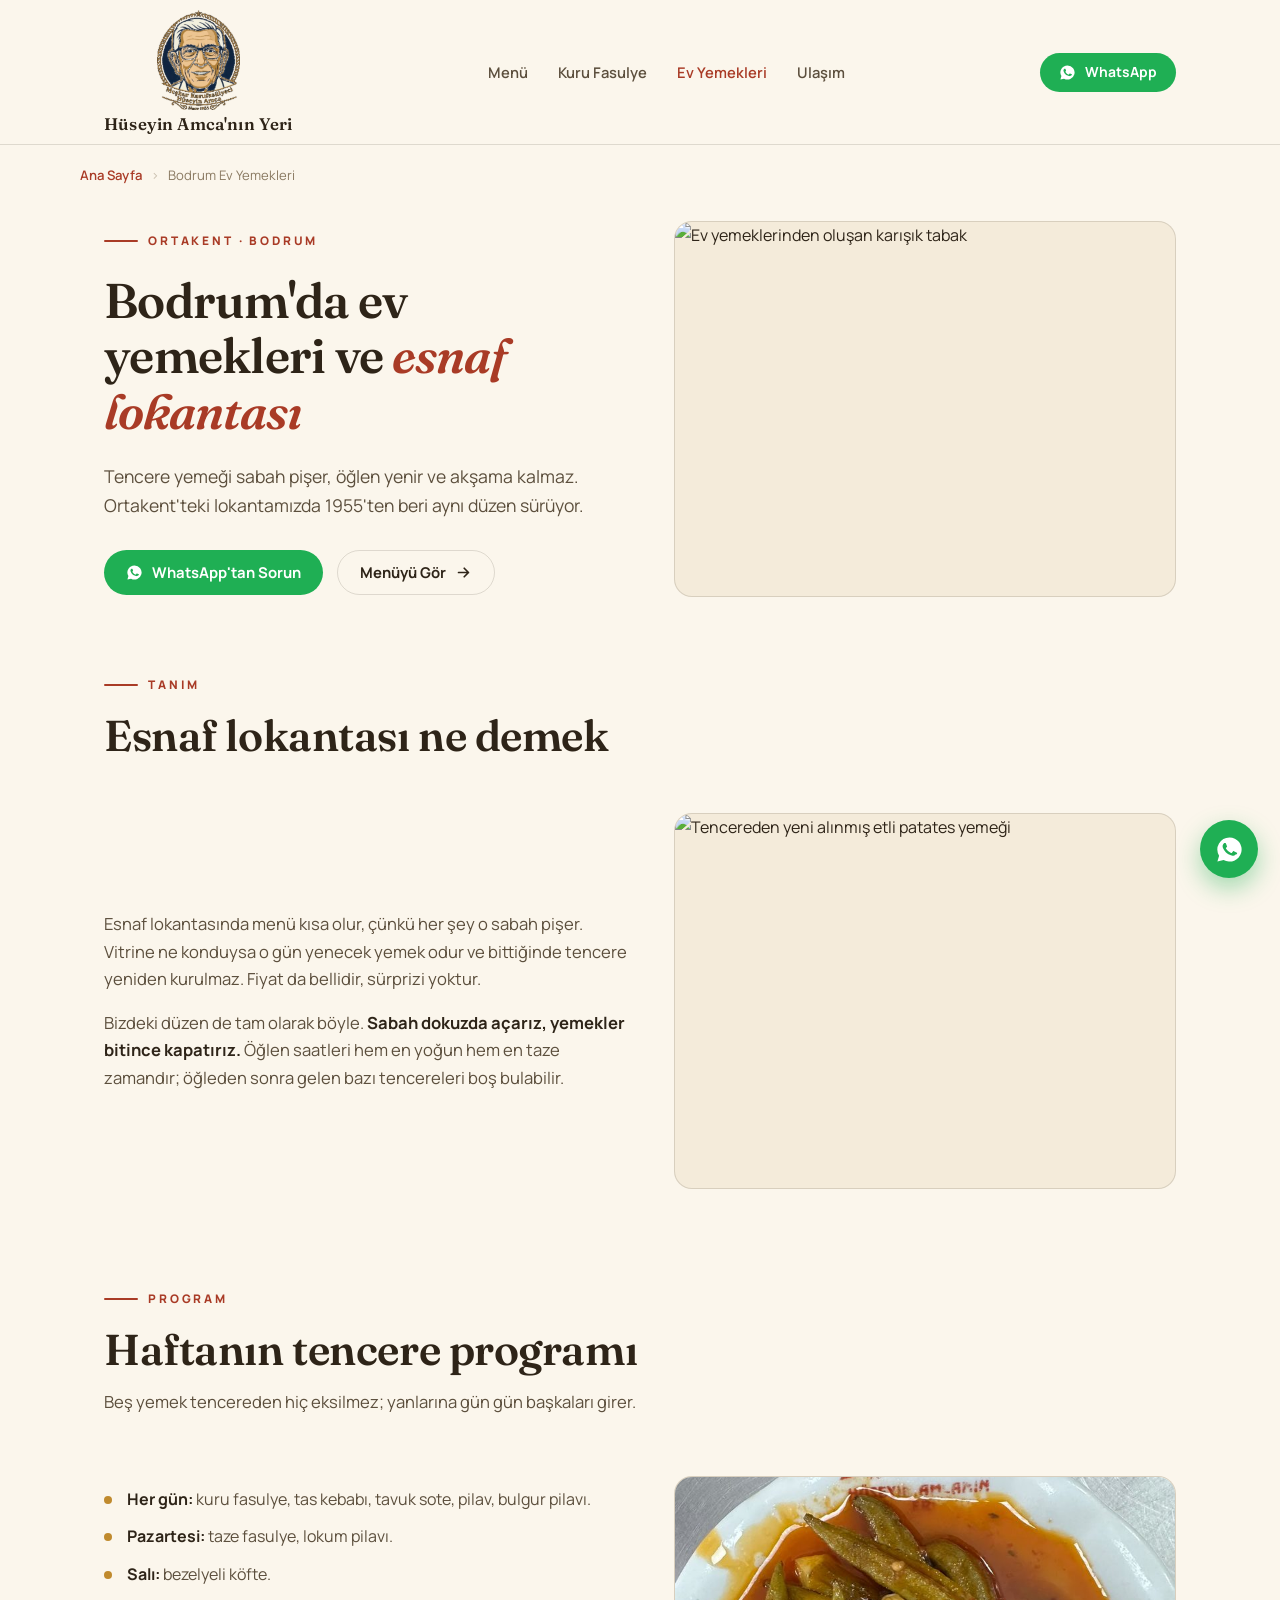
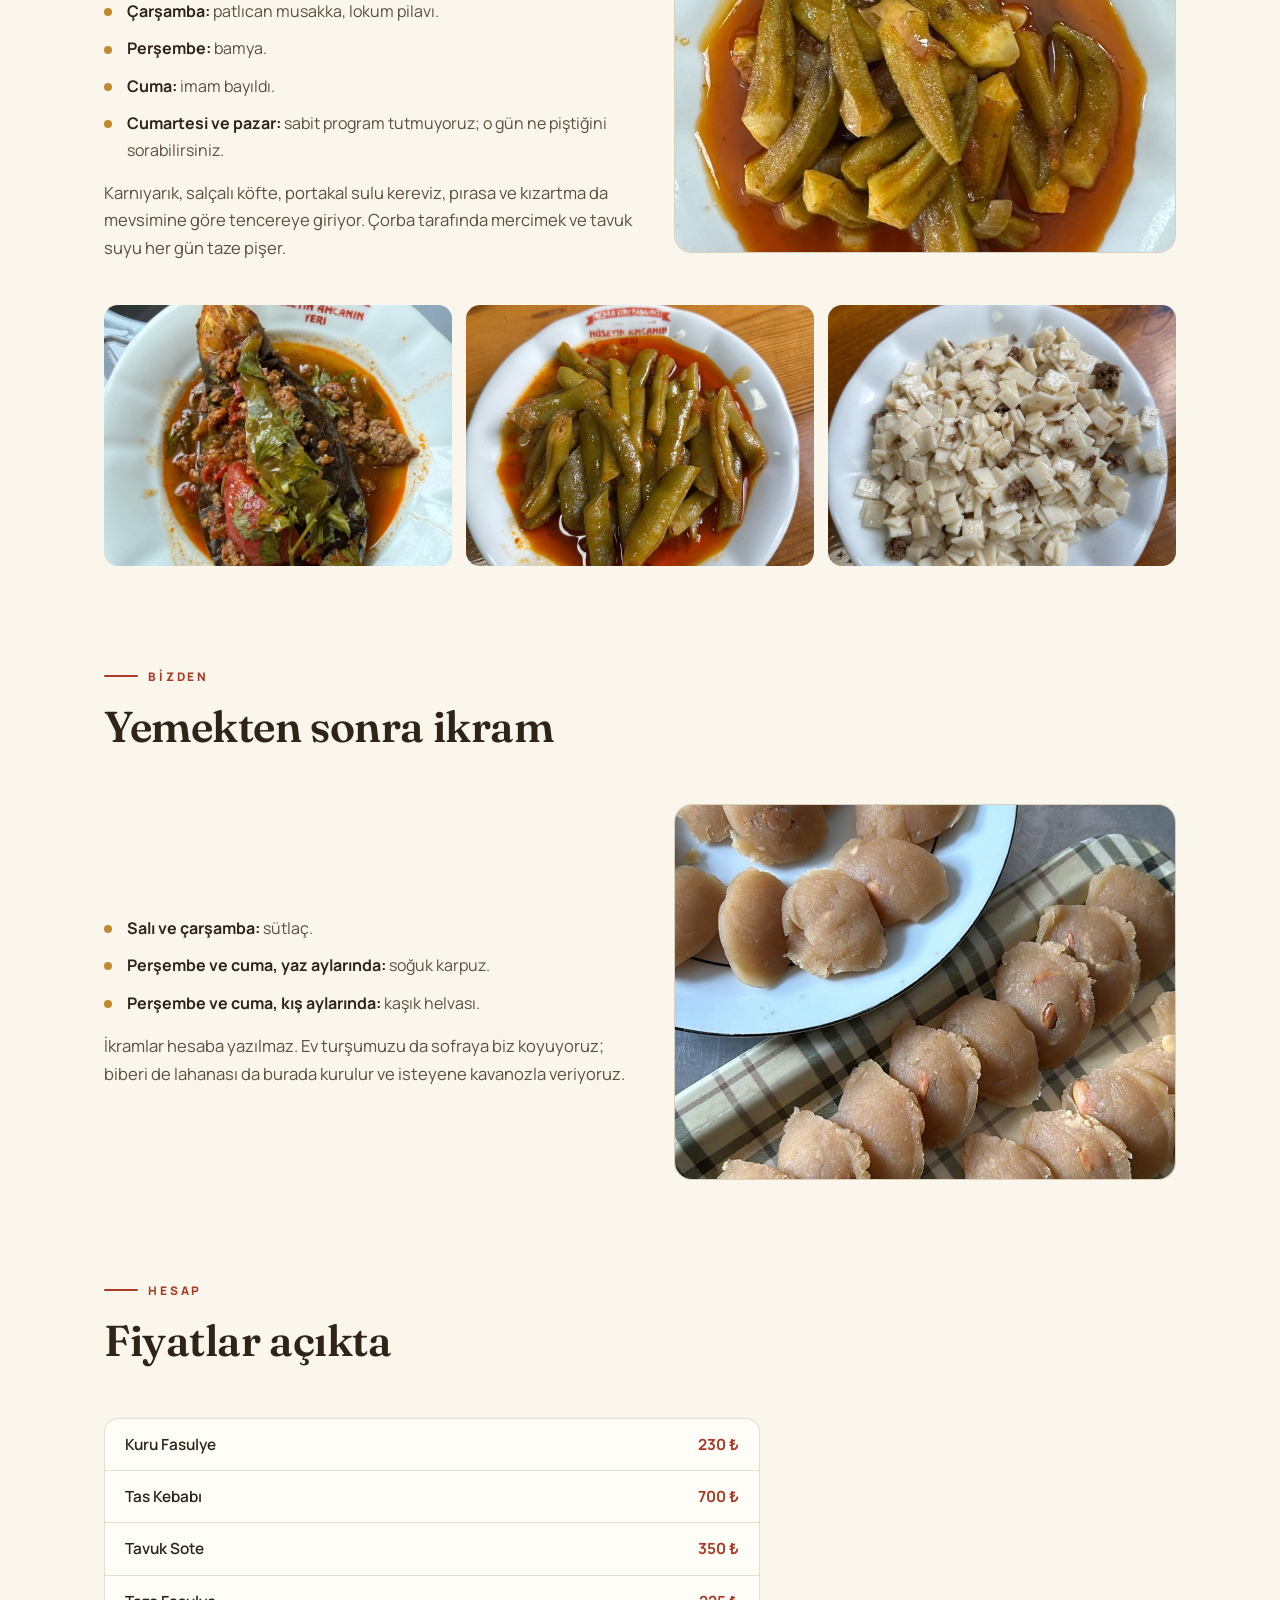
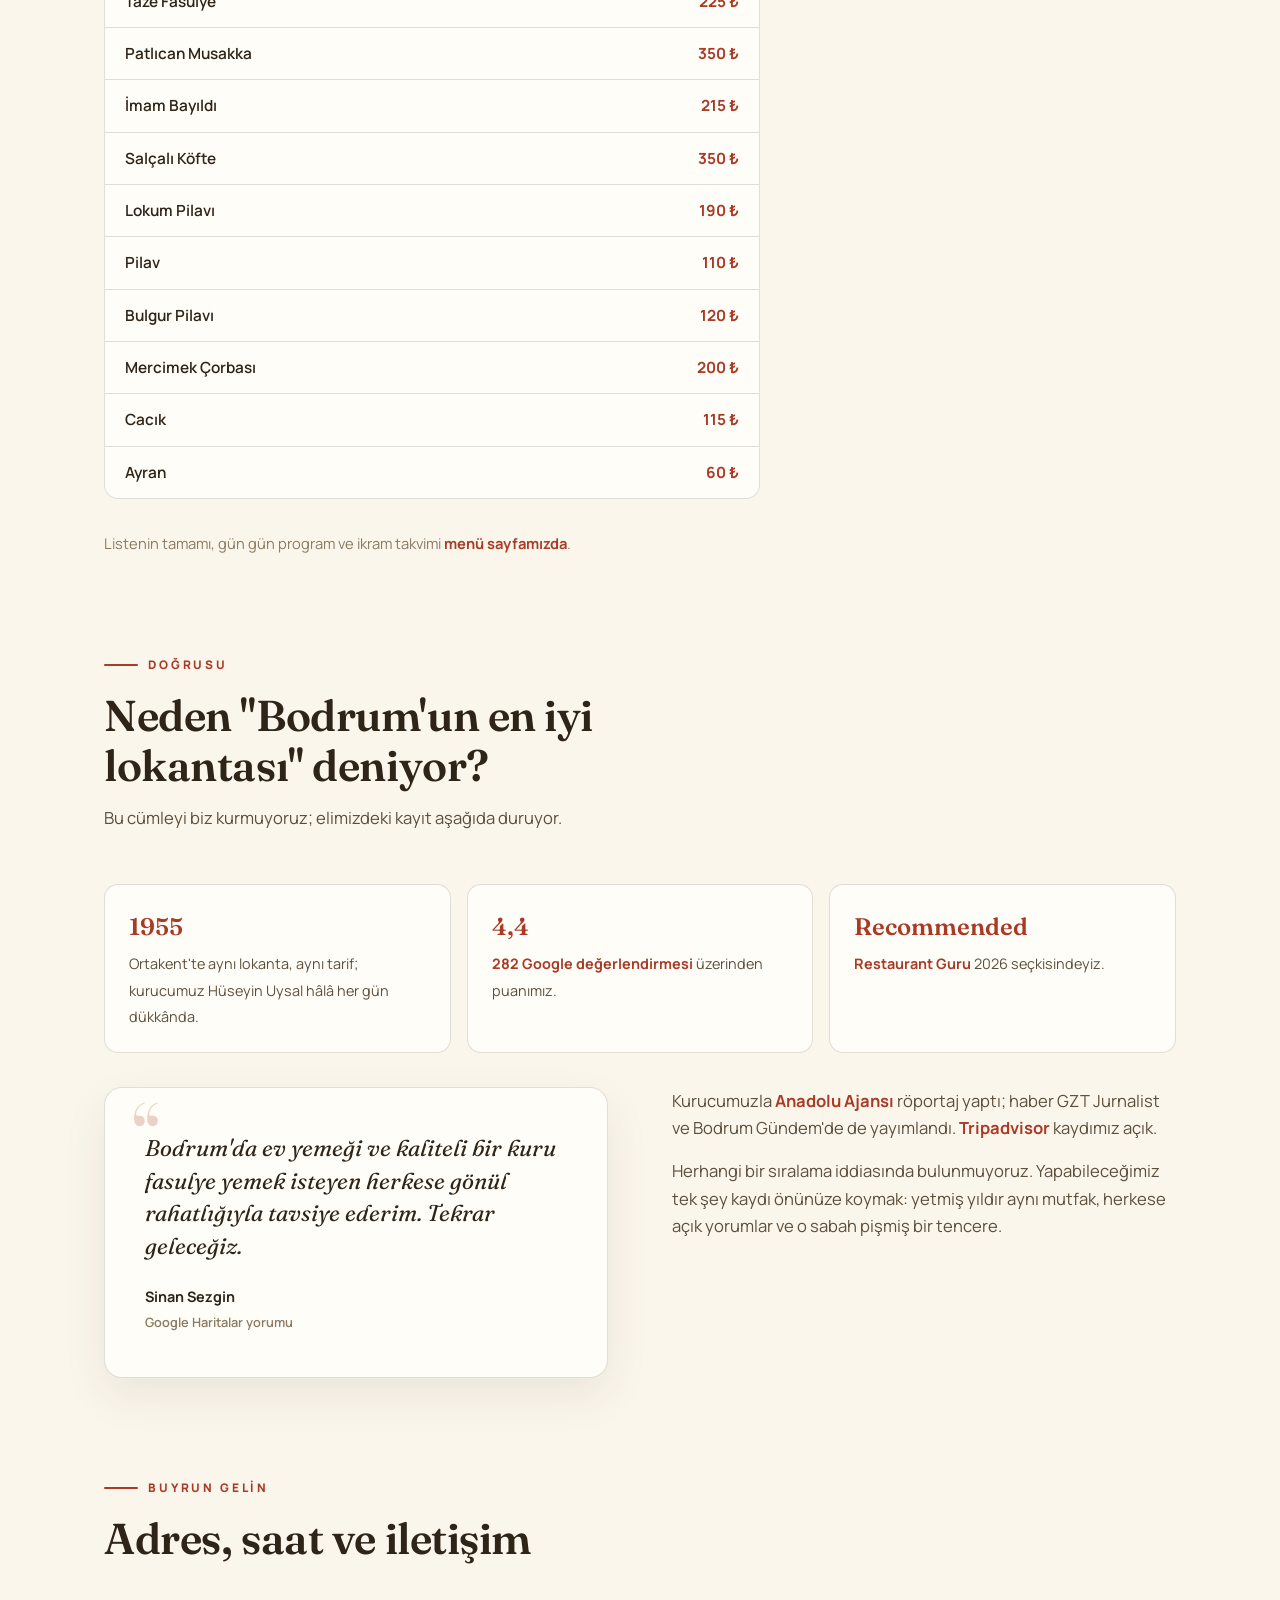
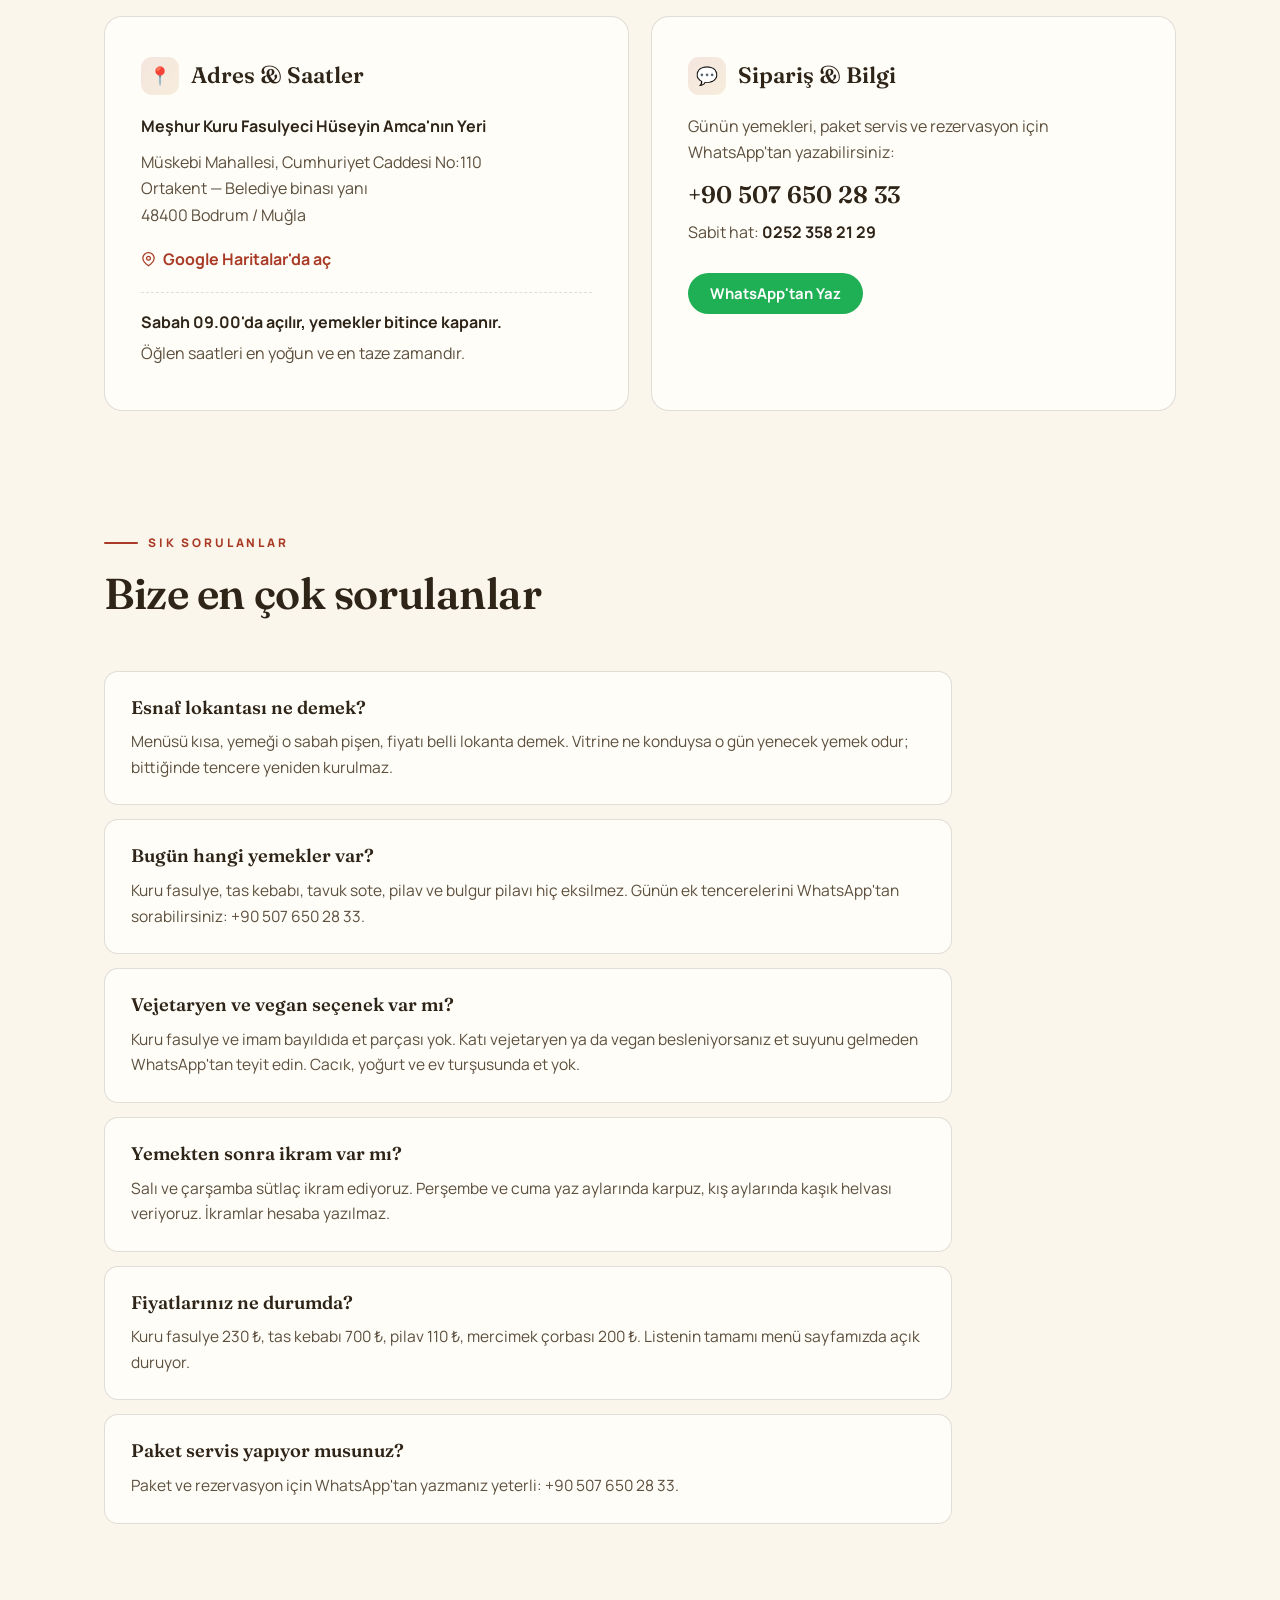
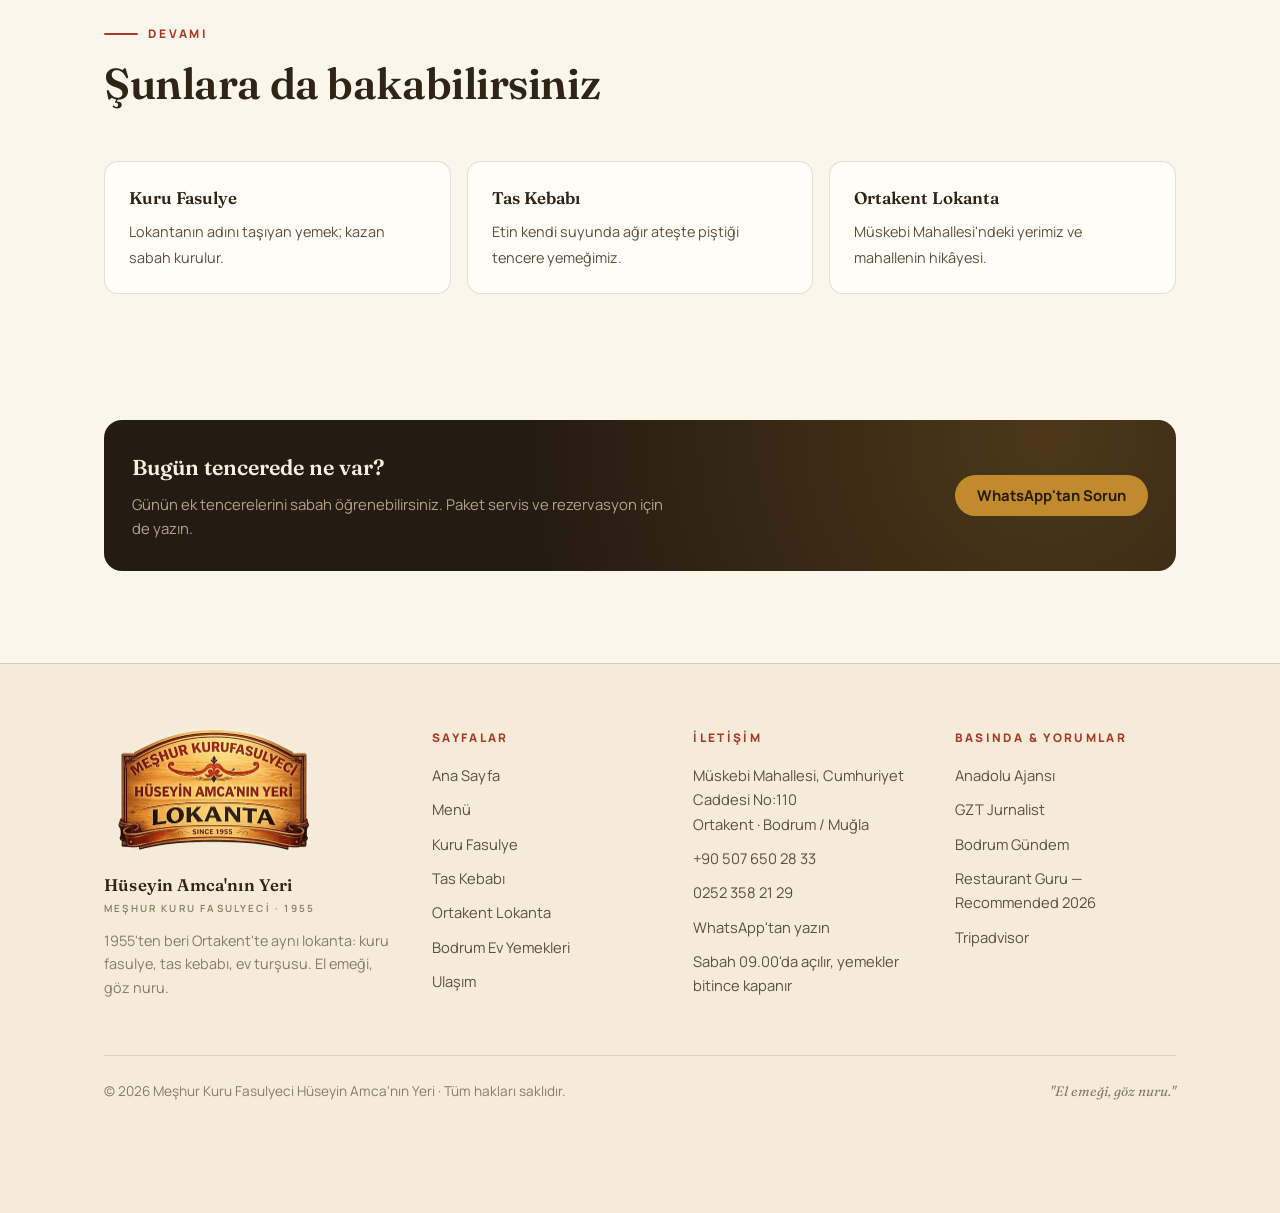
==== commit 73ea9b91: "icerik: Berke teyidi — otopark var, kll.js silindi, vegan iddiasi et suyu belirsizligi nedeniyle tey" ====
--- a/bodrum-ev-yemekleri.html
+++ b/bodrum-ev-yemekleri.html
@@ -241,7 +241,7 @@
       "name": "Vejetaryen ve vegan seçenek var mı?",
       "acceptedAnswer": {
         "@type": "Answer",
-        "text": "Kuru fasulye ve imam bayıldı menümüzde hem vejetaryen hem vegan olarak işaretli. Pilav, bulgur pilavı, cacık, yoğurt ve ev turşusu vejetaryen."
+        "text": "Kuru fasulye ve imam bayıldıda et parçası yok. Katı vejetaryen ya da vegan besleniyorsanız et suyunu gelmeden WhatsApp'tan teyit edin. Cacık, yoğurt ve ev turşusunda et yok."
       }
     },
     {
@@ -553,7 +553,7 @@
         </div>
         <div class="sss-item">
           <dt>Vejetaryen ve vegan seçenek var mı?</dt>
-          <dd>Kuru fasulye ve imam bayıldı menümüzde hem vejetaryen hem vegan olarak işaretli. Pilav, bulgur pilavı, cacık, yoğurt ve ev turşusu vejetaryen.</dd>
+          <dd>Kuru fasulye ve imam bayıldıda et parçası yok. Katı vejetaryen ya da vegan besleniyorsanız et suyunu gelmeden WhatsApp'tan teyit edin. Cacık, yoğurt ve ev turşusunda et yok.</dd>
         </div>
         <div class="sss-item">
           <dt>Yemekten sonra ikram var mı?</dt>
--- a/style.css
+++ b/style.css
@@ -0,0 +1,508 @@
+:root{
+  --bg:#FBF6EC;
+  --bg-soft:#F4EBDA;
+  --paper:#FFFDF8;
+  --ink:#2E2418;
+  --ink-soft:#5C4F3D;
+  --muted:#8A7A62;
+  --brick:#A93B26;
+  --brick-deep:#7E2B1B;
+  --gold:#C08A2D;
+  --gold-soft:#E9D9B8;
+  --dark:#241B12;
+  --dark-2:#31251A;
+  --wa:#1FAF54;
+  --line:rgba(46,36,24,.14);
+  --radius:18px;
+  --font-display:"Fraunces",Georgia,serif;
+  --font-body:"Manrope",system-ui,sans-serif;
+}
+*{margin:0;padding:0;box-sizing:border-box}
+html{scroll-behavior:smooth}
+body{
+  font-family:var(--font-body);
+  background:var(--bg);
+  color:var(--ink);
+  line-height:1.65;
+  -webkit-font-smoothing:antialiased;
+  overflow-x:hidden;
+}
+::selection{background:var(--brick);color:#fff}
+img{max-width:100%}
+a{color:inherit;text-decoration:none}
+.wrap{max-width:1120px;margin:0 auto;padding:0 24px}
+main section,footer{scroll-margin-top:156px}
+.hero .wrap{max-width:none;padding:0 10%}
+
+/* ---------- reveal on scroll (opacity only, cheap) ---------- */
+.reveal{transition:opacity .5s ease}
+.reveal.pre{opacity:0}
+.reveal.in{opacity:1}
+@media (prefers-reduced-motion:reduce){
+  html{scroll-behavior:auto}
+  .reveal.pre{opacity:1;transition:none}
+}
+
+/* ---------- nav ---------- */
+header{
+  position:sticky;top:0;z-index:50;
+  background:rgba(251,246,236,.97);
+  border-bottom:1px solid var(--line);
+}
+.nav{display:flex;align-items:center;justify-content:space-between;height:144px}
+.brand{display:flex;align-items:center;gap:12px;font-family:var(--font-display);font-weight:600;font-size:1.05rem;letter-spacing:.01em}
+/* ust seritte amblem ustte, isim altinda: cember yazisi bu olcude okunmadigi icin adi metin tasir */
+header .brand{flex-direction:column;gap:5px;text-align:center;line-height:1.15}
+header .brand small{display:none}
+.brand-mark{height:100px;flex-shrink:0}
+.brand-mark img{height:100%;width:auto;display:block}
+.brand small{display:block;font-family:var(--font-body);font-weight:600;font-size:.62rem;letter-spacing:.22em;text-transform:uppercase;color:var(--muted)}
+.nav-links{display:flex;gap:30px;font-weight:600;font-size:.92rem}
+.nav-links a{color:var(--ink-soft)}
+.nav-links a:hover{color:var(--brick)}
+.btn{
+  display:inline-flex;align-items:center;gap:9px;
+  padding:13px 22px;border-radius:999px;
+  font-weight:700;font-size:.93rem;line-height:1;
+  cursor:pointer;border:none;
+}
+.btn-wa{background:var(--wa);color:#fff}
+.btn-wa:hover{background:#189a48}
+.btn-ghost{background:transparent;color:var(--ink);border:1.5px solid var(--line)}
+.btn-ghost:hover{border-color:var(--ink)}
+.btn svg{width:17px;height:17px;flex-shrink:0}
+.nav .btn{padding:11px 19px;font-size:.87rem}
+
+/* ---------- hero ---------- */
+.hero{position:relative;padding:80px 0 88px}
+.hero-grid{display:grid;grid-template-columns:1.05fr 1.1fr;gap:46px;align-items:center}
+.kicker{
+  display:inline-flex;align-items:center;gap:10px;
+  font-size:.74rem;font-weight:800;letter-spacing:.24em;text-transform:uppercase;
+  color:var(--brick);margin-bottom:22px;
+}
+.kicker::before{content:"";width:34px;height:2px;background:var(--brick);border-radius:2px}
+.hero h1{
+  font-family:var(--font-display);
+  font-size:clamp(2.6rem,5.4vw,4.2rem);
+  font-weight:600;line-height:1.08;letter-spacing:-.015em;
+  margin-bottom:24px;
+}
+.hero h1 em{font-style:italic;color:var(--brick)}
+.hero p.lead{font-size:1.13rem;color:var(--ink-soft);max-width:34rem;margin-bottom:34px}
+.hero-ctas{display:flex;gap:14px;flex-wrap:wrap;margin-bottom:44px}
+.hero-facts{display:flex;border-top:1px solid var(--line);max-width:34rem}
+.fact{padding:20px 28px 0 0;margin-right:28px;border-right:1px solid var(--line)}
+.fact:last-child{border-right:none;margin-right:0}
+.fact b{display:block;white-space:nowrap;font-family:var(--font-display);font-size:1.9rem;font-weight:600;color:var(--brick);line-height:1.15}
+.fact span{font-size:.8rem;font-weight:600;color:var(--muted);letter-spacing:.04em}
+
+/* hero pot illustration */
+.hero-art{position:relative;display:grid;place-items:center}
+.pot-card{
+  position:relative;
+  background:var(--dark);
+  border-radius:28px;
+  padding:22px 22px 20px;
+  width:min(660px,100%);
+  box-shadow:0 24px 60px rgba(46,36,24,.24);
+}
+.pot-card::after{
+  content:"";position:absolute;inset:0;border-radius:inherit;
+  background:radial-gradient(circle at 75% 12%,rgba(192,138,45,.28),transparent 55%);
+  pointer-events:none;
+}
+.pot-photo{
+  width:100%;height:auto;aspect-ratio:4/3;object-fit:cover;object-position:50% 50%;
+  display:block;position:relative;z-index:1;
+  border-radius:16px;box-shadow:0 10px 30px rgba(0,0,0,.35);
+}
+.pot-caption{
+  position:relative;z-index:1;text-align:center;margin-top:26px;
+  color:var(--gold-soft);font-family:var(--font-display);font-style:italic;font-size:1.05rem;
+}
+
+/* ---------- section base ---------- */
+section{padding:92px 0}
+.sec-head{max-width:640px;margin-bottom:52px}
+.sec-head.center{margin-left:auto;margin-right:auto;text-align:center}
+.sec-head .kicker{margin-bottom:16px}
+.sec-head.center .kicker{justify-content:center}
+.sec-head.center .kicker::before{display:none}
+.sec-head h2{
+  font-family:var(--font-display);
+  font-size:clamp(1.9rem,3.6vw,2.7rem);
+  font-weight:600;line-height:1.15;letter-spacing:-.01em;
+}
+.sec-head p{margin-top:14px;color:var(--ink-soft);font-size:1.04rem}
+
+/* ---------- menu ---------- */
+.menu{background:var(--bg-soft);border-top:1px solid var(--line);border-bottom:1px solid var(--line)}
+.menu-feature{display:grid;grid-template-columns:repeat(4,1fr);gap:22px;margin-bottom:22px}
+.menu-sub{
+  margin:44px auto 26px;max-width:560px;
+  display:flex;align-items:center;gap:16px;
+  color:var(--brick);font-size:.74rem;font-weight:800;letter-spacing:.24em;text-transform:uppercase;
+}
+.menu-sub::before,.menu-sub::after{content:"";flex:1;height:1px;background:rgba(169,59,38,.3)}
+.gallery{display:grid;grid-template-columns:repeat(3,1fr);gap:14px;margin-top:44px}
+.gallery figure{border-radius:14px;overflow:hidden;aspect-ratio:4/3;background:var(--paper)}
+.gallery img{width:100%;height:100%;object-fit:cover;display:block}
+.feature{
+  background:var(--paper);
+  border:1px solid var(--line);
+  border-radius:var(--radius);
+  overflow:hidden;
+  position:relative;
+}
+.feature:hover{border-color:rgba(169,59,38,.4)}
+.feature-photo{
+  position:relative;aspect-ratio:4/3;overflow:hidden;
+  background:linear-gradient(150deg,rgba(169,59,38,.1),rgba(192,138,45,.16));
+  display:grid;place-items:center;font-size:3rem;
+}
+.feature-photo img{position:absolute;inset:0;width:100%;height:100%;object-fit:cover}
+.feature-body{padding:24px 26px 28px}
+.feature h3{font-family:var(--font-display);font-size:1.35rem;font-weight:600;margin-bottom:8px}
+.feature p{color:var(--ink-soft);font-size:.95rem}
+.tag{
+  position:absolute;top:16px;right:16px;z-index:2;
+  font-size:.66rem;font-weight:800;letter-spacing:.14em;text-transform:uppercase;
+  padding:6px 11px;border-radius:999px;
+}
+.tag-star{background:var(--brick);color:#fff}
+.tag-gift{background:var(--gold-soft);color:var(--brick-deep)}
+.menu-note{margin-top:32px;text-align:center;color:var(--muted);font-size:.92rem}
+.menu-note b{color:var(--brick)}
+.menu-cta{
+  margin-top:34px;padding:30px 28px;border-radius:var(--radius);
+  background:var(--dark);color:var(--gold-soft);
+  display:flex;align-items:center;justify-content:space-between;gap:26px;flex-wrap:wrap;
+  position:relative;overflow:hidden;
+}
+.menu-cta::after{
+  content:"";position:absolute;inset:0;pointer-events:none;
+  background:radial-gradient(circle at 88% 10%,rgba(192,138,45,.26),transparent 55%);
+}
+.menu-cta>*{position:relative;z-index:1}
+.menu-cta b{display:block;font-family:var(--font-display);font-size:1.35rem;font-weight:600;color:#F7EEDC;margin-bottom:6px}
+.menu-cta p{font-size:.93rem;color:rgba(233,217,184,.72);max-width:34rem}
+.menu-cta .btn{background:var(--gold);color:var(--dark);flex-shrink:0}
+.menu-cta .btn:hover{background:var(--gold-soft)}
+
+/* ---------- about ---------- */
+.about-photos{display:grid;grid-template-columns:1.25fr 1fr;gap:22px;margin-bottom:56px}
+.about-photo{
+  position:relative;border-radius:var(--radius);overflow:hidden;
+  background:linear-gradient(150deg,var(--bg-soft),var(--gold-soft));
+  aspect-ratio:16/10;
+}
+.about-photo img{width:100%;height:100%;object-fit:cover;display:block}
+.about-photo figcaption{
+  position:absolute;left:0;right:0;bottom:0;
+  padding:34px 20px 14px;
+  background:linear-gradient(transparent,rgba(27,20,13,.7));
+  color:var(--gold-soft);font-size:.88rem;font-weight:600;text-align:center;
+}
+/* ---------- bizim hikayemiz ---------- */
+.story-prose{max-width:60rem;margin:0 auto 60px;padding-top:48px;border-top:1px solid var(--line)}
+.story-prose .kicker{margin-bottom:20px}
+.story-prose p{color:var(--ink-soft);font-size:1.05rem;margin-bottom:18px;max-width:46rem}
+.story-prose .lede{
+  font-family:var(--font-display);font-weight:500;color:var(--ink);
+  font-size:clamp(1.3rem,2.7vw,1.65rem);line-height:1.38;margin-bottom:26px;
+}
+.story-prose .story-close{
+  font-family:var(--font-display);font-style:italic;color:var(--brick-deep);
+  font-size:1.08rem;border-left:2px solid var(--gold);padding-left:22px;margin-top:28px;
+}
+.tabela-wrap{text-align:center;margin-bottom:56px}
+.tabela-wrap img{max-width:min(460px,86%)}
+.story-grid{display:grid;grid-template-columns:1fr 1fr;gap:64px;align-items:start}
+.quote-card{
+  background:var(--paper);
+  border:1px solid var(--line);
+  border-radius:var(--radius);
+  padding:44px 40px;
+  position:relative;
+  box-shadow:0 18px 44px rgba(46,36,24,.08);
+}
+.quote-card::before{
+  content:"“";
+  position:absolute;top:6px;left:28px;
+  font-family:var(--font-display);font-size:6rem;line-height:1;
+  color:var(--brick);opacity:.22;
+}
+.quote-card blockquote{
+  font-family:var(--font-display);font-style:italic;
+  font-size:1.42rem;line-height:1.45;color:var(--ink);
+  margin-bottom:22px;position:relative;
+}
+.quote-card cite{display:block;font-style:normal;font-weight:700;font-size:.9rem}
+.quote-card cite span{display:block;font-weight:600;color:var(--muted);font-size:.8rem;margin-top:3px}
+.timeline{list-style:none;position:relative;padding-left:34px}
+.timeline::before{content:"";position:absolute;left:8px;top:8px;bottom:8px;width:2px;background:linear-gradient(var(--brick),var(--gold))}
+.timeline li{position:relative;padding-bottom:32px}
+.timeline li:last-child{padding-bottom:0}
+.timeline li::before{
+  content:"";position:absolute;left:-32px;top:7px;
+  width:14px;height:14px;border-radius:50%;
+  background:var(--bg);border:3px solid var(--brick);
+}
+.timeline b{display:block;font-family:var(--font-display);font-size:1.15rem;font-weight:600;margin-bottom:5px}
+.timeline b i{font-style:normal;color:var(--brick);margin-right:10px;font-size:.95rem;font-family:var(--font-body);font-weight:800}
+.timeline p{color:var(--ink-soft);font-size:.97rem;max-width:26rem}
+
+/* ---------- google yorumları ---------- */
+.greviews{margin:0 0 34px;text-align:left}
+.g-summary{
+  background:#fff;border-radius:16px;padding:22px 24px;margin-bottom:18px;
+  display:flex;align-items:center;gap:26px;flex-wrap:wrap;
+  box-shadow:0 2px 10px rgba(0,0,0,.18);
+}
+.g-brand{display:flex;align-items:center;gap:11px}
+.g-brand svg{width:30px;height:30px;flex-shrink:0}
+.g-brand b{font-family:var(--font-body);font-size:1.02rem;font-weight:700;color:#202124;letter-spacing:-.01em}
+.g-brand span{display:block;font-size:.78rem;color:#5f6368;font-weight:500}
+.g-score{display:flex;align-items:center;gap:12px}
+.g-score .num{font-family:var(--font-body);font-size:2.5rem;font-weight:400;color:#202124;line-height:1}
+.g-score .meta{font-size:.82rem;color:#5f6368}
+.g-stars{display:flex;gap:1px}
+.g-stars svg{width:17px;height:17px}
+.g-write{
+  margin-left:auto;display:inline-flex;align-items:center;gap:8px;
+  background:#1a73e8;color:#fff;border-radius:999px;padding:11px 20px;
+  font-family:var(--font-body);font-size:.88rem;font-weight:600;
+}
+.g-write:hover{background:#1765cc}
+.g-marquee{
+  overflow:hidden;padding:2px 0 14px;
+  -webkit-mask-image:linear-gradient(90deg,transparent,#000 4%,#000 96%,transparent);
+  mask-image:linear-gradient(90deg,transparent,#000 4%,#000 96%,transparent);
+}
+.g-track{display:flex;gap:14px;width:max-content;animation:g-kay 90s linear infinite}
+@media (hover:hover) and (pointer:fine){.g-marquee:hover .g-track{animation-play-state:paused}}
+.g-marquee:has(:focus-visible) .g-track{animation-play-state:paused}
+@keyframes g-kay{from{transform:translate3d(0,0,0)}to{transform:translate3d(calc(-50% - 7px),0,0)}}
+@media (prefers-reduced-motion:reduce){.g-track{animation:none}.g-marquee{overflow-x:auto}}
+.g-card{
+  width:320px;flex:0 0 auto;background:#fff;border-radius:14px;padding:20px;
+  display:flex;flex-direction:column;box-shadow:0 2px 10px rgba(0,0,0,.16);
+}
+.g-head{display:flex;align-items:center;gap:12px;margin-bottom:10px}
+.g-av{
+  width:40px;height:40px;border-radius:50%;flex-shrink:0;
+  display:grid;place-items:center;color:#fff;font-weight:500;font-size:1.05rem;
+  font-family:var(--font-body);
+}
+.g-name{font-family:var(--font-body);font-weight:500;font-size:.94rem;color:#202124;line-height:1.3}
+.g-when{font-size:.78rem;color:#5f6368}
+.g-card .g-stars{margin-bottom:9px}
+.g-text{
+  font-family:var(--font-body);font-size:.9rem;color:#3c4043;line-height:1.62;
+  display:-webkit-box;-webkit-box-orient:vertical;-webkit-line-clamp:7;overflow:hidden;
+}
+.g-card.acik .g-text{-webkit-line-clamp:unset}
+.g-more{
+  align-self:flex-start;margin-top:8px;background:none;border:none;padding:0;cursor:pointer;
+  font-family:var(--font-body);font-size:.85rem;font-weight:600;color:#1a73e8;
+}
+.g-foot{margin-top:12px;font-size:.75rem;color:#80868b}
+@media(max-width:620px){
+  .g-summary{padding:18px;gap:16px}
+  .g-write{margin-left:0;width:100%;justify-content:center}
+}
+
+/* ---------- press & reviews ---------- */
+.press{background:var(--dark);color:#EFE6D6;border-radius:32px;margin:0 auto;max-width:1120px;padding:80px 24px}
+.press-inner{max-width:920px;margin:0 auto;text-align:center}
+.press .kicker{color:var(--gold);justify-content:center}
+.press .kicker::before{background:var(--gold)}
+.press h2{font-family:var(--font-display);font-size:clamp(1.8rem,3.4vw,2.5rem);font-weight:600;margin-bottom:18px}
+.press>.press-inner>p{color:#C9BBA4;max-width:38rem;margin:0 auto 46px}
+.video-frame{
+  aspect-ratio:16/9;max-width:880px;margin:0 auto 64px;
+  border-radius:var(--radius);overflow:hidden;
+  border:1px solid var(--line);
+  box-shadow:0 18px 44px rgba(46,36,24,.12);
+  background:#000;
+}
+.video-frame iframe{width:100%;height:100%;border:0;display:block}
+.press-cards{display:grid;grid-template-columns:repeat(3,1fr);gap:18px;text-align:left}
+.press-card{
+  background:var(--dark-2);
+  border:1px solid rgba(239,230,214,.1);
+  border-radius:var(--radius);
+  padding:28px 26px;
+  display:block;
+}
+.press-card:hover{border-color:var(--gold)}
+.press-card b{display:block;font-size:.72rem;font-weight:800;letter-spacing:.2em;text-transform:uppercase;color:var(--gold);margin-bottom:12px}
+.press-card p{font-family:var(--font-display);font-size:1.06rem;line-height:1.45;color:#EFE6D6;margin-bottom:16px}
+.press-card span{font-size:.8rem;font-weight:700;color:#C9BBA4;display:inline-flex;align-items:center;gap:6px}
+.press-card span svg{width:13px;height:13px}
+.press-divider{
+  margin:44px auto 40px;max-width:520px;
+  display:flex;align-items:center;gap:16px;
+  color:var(--gold);font-size:.74rem;font-weight:800;letter-spacing:.24em;text-transform:uppercase;
+}
+.press-divider::before,.press-divider::after{content:"";flex:1;height:1px;background:rgba(192,138,45,.35)}
+.award-cards{display:grid;grid-template-columns:repeat(3,1fr);gap:18px;text-align:left}
+.award-card{
+  background:var(--dark-2);
+  border:1px solid rgba(239,230,214,.1);
+  border-radius:var(--radius);
+  padding:26px;
+  display:flex;flex-direction:column;gap:10px;
+}
+.award-card:hover{border-color:var(--gold)}
+.award-top{display:flex;align-items:center;gap:12px}
+.award-ico{
+  width:46px;height:46px;border-radius:13px;flex-shrink:0;
+  display:flex;align-items:center;justify-content:center;
+  background:rgba(233,217,184,.16);
+  color:var(--gold-soft);
+}
+.award-ico svg,.award-ico img{width:26px;height:26px;display:block;flex:none}
+.award-card b{font-size:.72rem;font-weight:800;letter-spacing:.18em;text-transform:uppercase;color:var(--gold)}
+.award-card strong{font-family:var(--font-display);font-weight:600;font-size:1.08rem;color:#EFE6D6;display:block}
+.award-card p{color:#C9BBA4;font-size:.88rem}
+.award-card span{font-size:.8rem;font-weight:700;color:#C9BBA4;display:inline-flex;align-items:center;gap:6px;margin-top:auto}
+.award-card span svg{width:13px;height:13px}
+
+/* ---------- visit ---------- */
+.visit-photo{
+  border-radius:var(--radius);overflow:hidden;margin-bottom:22px;
+  aspect-ratio:21/9;position:relative;background:var(--bg-soft);
+}
+.visit-photo img{width:100%;height:100%;object-fit:cover;display:block}
+.visit-grid{display:grid;grid-template-columns:1fr 1fr;gap:22px;margin-bottom:22px}
+.visit-card{
+  background:var(--paper);border:1px solid var(--line);border-radius:var(--radius);
+  padding:40px 36px;
+}
+.visit-card h3{font-family:var(--font-display);font-size:1.4rem;font-weight:600;margin-bottom:18px;display:flex;align-items:center;gap:12px}
+.visit-card h3 .dot{width:38px;height:38px;border-radius:11px;background:linear-gradient(135deg,rgba(169,59,38,.12),rgba(192,138,45,.14));display:grid;place-items:center;font-size:1.1rem}
+.visit-card p{color:var(--ink-soft);margin-bottom:10px}
+.visit-card p b{color:var(--ink)}
+.visit-card .btn{margin-top:18px}
+.hours{border-top:1px dashed var(--line);margin-top:18px;padding-top:16px}
+.hours p{margin-bottom:4px}
+.map-link{color:var(--brick);font-weight:700;display:inline-flex;align-items:center;gap:7px;margin-top:8px}
+.map-link:hover{text-decoration:underline}
+.map-link svg{width:15px;height:15px}
+.wa-num{font-family:var(--font-display);font-size:1.5rem;font-weight:600;color:var(--ink);display:block;margin:6px 0 4px;letter-spacing:.01em}
+.map-embed{
+  border-radius:var(--radius);overflow:hidden;border:1px solid var(--line);
+  aspect-ratio:21/9;background:var(--bg-soft);
+}
+.map-embed iframe{width:100%;height:100%;border:0;display:block}
+
+/* ---------- footer ---------- */
+footer{border-top:1px solid var(--line);background:var(--bg-soft);padding:64px 0 110px}
+.foot-grid{display:grid;grid-template-columns:1.3fr 1fr 1fr 1fr;gap:40px;margin-bottom:48px}
+.foot-brand img{max-width:220px;height:auto;margin-bottom:14px}
+.rg-badge{margin-top:22px}
+.rg-badge img{margin-bottom:0}
+.foot-brand p{color:var(--muted);font-size:.9rem;max-width:24rem}
+.foot h4{font-size:.74rem;font-weight:800;letter-spacing:.2em;text-transform:uppercase;color:var(--brick);margin-bottom:16px}
+.foot ul{list-style:none}
+.foot li{margin-bottom:10px;font-size:.92rem;color:var(--ink-soft)}
+.foot li a:hover{color:var(--brick)}
+.foot-bottom{
+  border-top:1px solid var(--line);padding-top:24px;
+  display:flex;justify-content:space-between;align-items:center;gap:16px;flex-wrap:wrap;
+  color:var(--muted);font-size:.85rem;
+}
+.foot-bottom i{font-style:italic;font-family:var(--font-display)}
+
+/* ---------- floating wa ---------- */
+/* ---------- mobil menü ---------- */
+.burger{
+  display:none;width:44px;height:44px;padding:0;
+  background:none;border:none;cursor:pointer;
+  align-items:center;justify-content:center;flex-direction:column;gap:5px;
+}
+.burger span{display:block;width:22px;height:2px;border-radius:2px;background:var(--ink);transition:transform .22s,opacity .18s}
+.burger[aria-expanded="true"] span:nth-child(1){transform:translateY(7px) rotate(45deg)}
+.burger[aria-expanded="true"] span:nth-child(2){opacity:0}
+.burger[aria-expanded="true"] span:nth-child(3){transform:translateY(-7px) rotate(-45deg)}
+.drawer{
+  position:fixed;left:0;right:0;bottom:0;z-index:45;
+  background:var(--bg);overflow-y:auto;
+  padding:10px 24px 40px;
+  visibility:hidden;opacity:0;transform:translateY(-10px);
+  transition:opacity .2s ease,transform .2s ease,visibility .2s;
+}
+.drawer.is-open{visibility:visible;opacity:1;transform:none}
+.drawer nav a{
+  display:block;padding:17px 2px;
+  font-family:var(--font-display);font-size:1.2rem;font-weight:600;color:var(--ink);
+  border-bottom:1px solid var(--line);
+}
+.drawer nav a:active{color:var(--brick)}
+.drawer-actions{display:grid;gap:11px;margin-top:26px}
+.drawer-actions a{
+  display:flex;align-items:center;justify-content:center;gap:10px;
+  padding:16px;border-radius:999px;font-weight:700;font-size:.98rem;
+}
+.drawer-actions svg{width:19px;height:19px;flex-shrink:0}
+.drawer-actions .d-wa{background:var(--wa);color:#fff;fill:currentColor}
+.drawer-actions .d-map{background:var(--dark);color:var(--gold-soft)}
+.drawer-actions .d-tel{border:1.5px solid var(--line);color:var(--ink)}
+body.menu-open{overflow:hidden}
+body.menu-open .wa-fab{display:none}
+@media (prefers-reduced-motion:reduce){
+  .burger span,.drawer{transition:none}
+}
+
+.wa-fab{
+  position:fixed;right:22px;bottom:22px;z-index:60;
+  width:58px;height:58px;border-radius:50%;
+  background:var(--wa);display:grid;place-items:center;
+  box-shadow:0 10px 24px rgba(31,175,84,.4);
+}
+.wa-fab:hover{background:#189a48}
+.wa-fab svg{width:29px;height:29px;fill:#fff}
+
+/* ---------- responsive ---------- */
+@media(max-width:920px){
+  .hero-grid,.story-grid,.visit-grid,.about-photos{grid-template-columns:1fr}
+  .menu-feature,.menu-feature.menu-day,.press-cards{grid-template-columns:1fr 1fr}
+  .award-cards{grid-template-columns:1fr}
+  .foot-grid{grid-template-columns:1fr 1fr}
+  .hero{padding:52px 0 68px}
+  .hero-art{order:-1}
+  .pot-card{width:min(560px,100%);padding:20px 20px 18px}
+  .about-photo{aspect-ratio:16/11}
+  .visit-photo{aspect-ratio:16/10}
+  .map-embed{aspect-ratio:4/3}
+  section{padding:68px 0}
+}
+@media(max-width:620px){
+  .nav-links{display:none}
+  /* mobil serit: solda hamburger, ortada amblem. isim de WhatsApp butonu da seritten kalkar,
+     amblem 100px durur; serit yuksekligi = amblem + 14px nefes payi. */
+  main section,footer{scroll-margin-top:140px}
+  .burger{display:flex}
+  .nav{display:grid;grid-template-columns:44px 1fr 44px;align-items:center;height:128px;gap:0}
+  .brand{justify-self:center}
+  .brand-mark{height:100px}
+  header .brand>span:not(.brand-mark){display:none}
+  .nav>.btn{display:none}
+  .drawer{top:128px}
+  .hero .wrap{padding:0 14px}
+  .pot-card{width:100%;padding:22px 22px 20px}
+  .menu-feature,.menu-feature.menu-day,.press-cards,.foot-grid,.gallery{grid-template-columns:1fr}
+  .hero-facts{flex-wrap:wrap}
+  .fact{border-right:none;padding-right:0;margin-right:22px}
+  .press{border-radius:0}
+}
+@media(max-width:430px){
+  .nav{height:122px}
+  .drawer{top:122px}
+  main section,footer{scroll-margin-top:134px}
+  .hero h1{font-size:2.25rem}
+  .quote-card{padding:36px 26px}
+  .visit-card{padding:30px 24px}
+}
